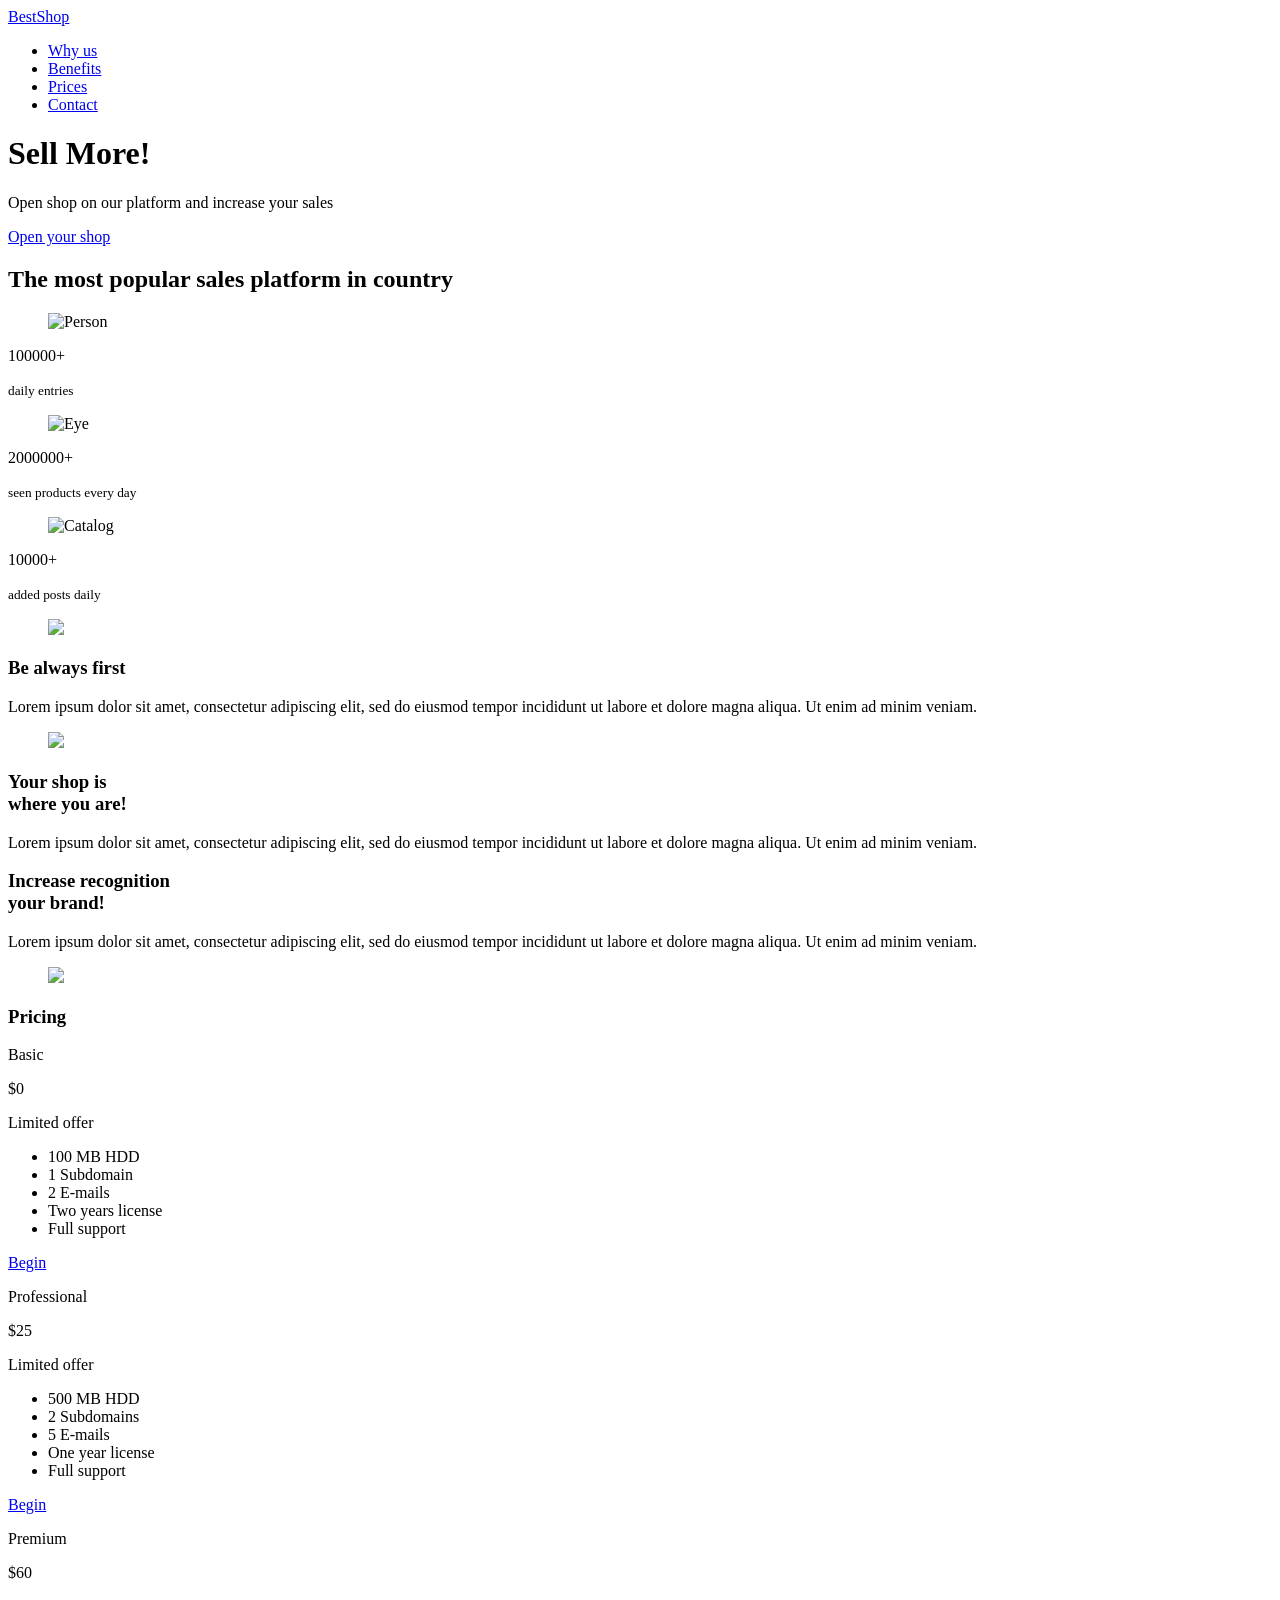
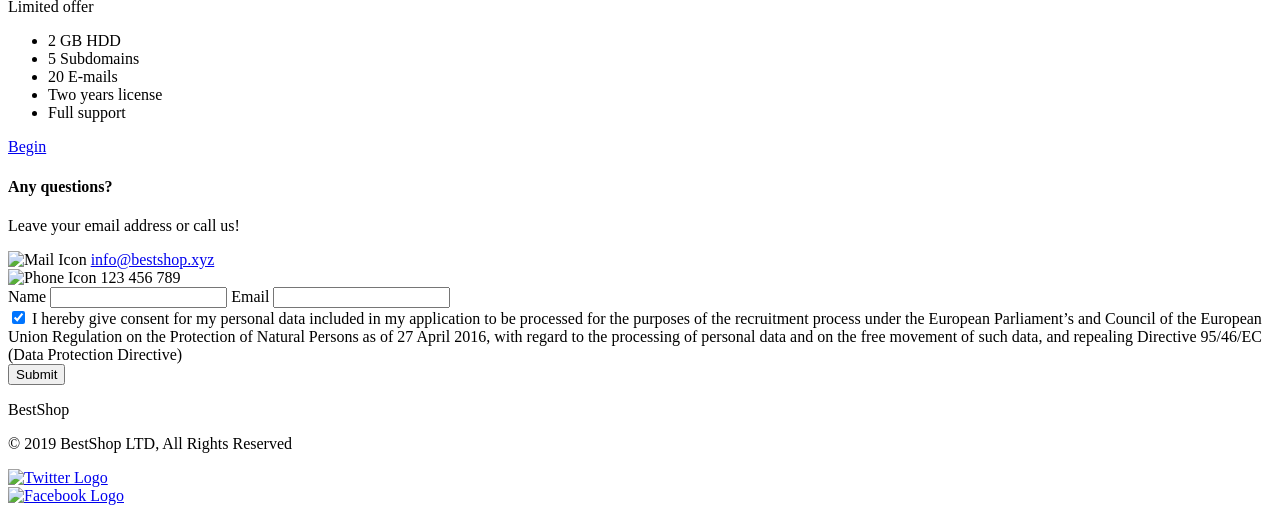
==== index.html @ 388cf564 "correct structure" ====
<!DOCTYPE html>
<html lang="pl-PL">
  <head>
    <meta charset="UTF-8" />
    <meta name="viewport" content="width=device-width, initial-scale=1.0" />
    <meta http-equiv="X-UA-Compatible" content="ie=edge" />
    <link
      href="https://fonts.googleapis.com/css?family=Raleway:400,500,600,700,800&display=swap&subset=latin-ext"
      rel="stylesheet"
    />
    <link
      href="https://cdnjs.cloudflare.com/ajax/libs/font-awesome/5.11.2/css/all.min.css"
      rel="stylesheet"
    />
    <link
      href="https://fonts.googleapis.com/css?family=Open+Sans:400,600,700,800&display=swap"
      rel="stylesheet"
    />
    <title>Best Shop RWD</title>
    <!-- <link rel="stylesheet" href="css/main.css" /> -->
  </head>

  <body>
    <!--------------------navigation-->

    <nav class="navigation">
      <div class="container">
        <div class="navigation__logo">
          <a href="#"> BestShop </a>
        </div>
 
        <div class="navigation__menu ">
          <ul class="navigation__menu__list">
            <li class="navigation__menu__item"><a href="#why_us">Why us</a></li>
            <li class="navigation__menu__item">
              <a href="#benefits">Benefits</a>
            </li>
            <li class="navigation__menu__item">
              <a href="#pricing">Prices</a>
            </li>
            <li class="navigation__menu__item">
              <a href="#contact__form">Contact</a>
            </li>
          </ul>
        </div>
        <div class="burger">
          <div class="line1"></div>
          <div class="line2"></div>
          <div class="line3"></div>
        </div>
        
      </div>
    </nav>

    <!--------------------header-->
    <header class="header">
      <div class="header__container">
        <h1 class="header__title">Sell More!</h1>
        <p class="header__text">
          Open shop on our platform and increase your sales
        </p>
        <a class="header__button" href="#">Open your shop</a>
      </div>
    </header>
    <!--------------------section-1-->
    <section class="section1 container" id="why_us">
      <h2 class="section1__title">
        The most popular sales platform in country
      </h2>
      <article class="section1__article">
        <figure class="section1__dot left">
          <img
            class="section1__img__left"
            src="images/Person.svg"
            alt="Person"
          />
        </figure>
        <p>100000+</p>
        <small>daily entries</small>
      </article>

      <article class="section1__article">
        <figure class="section1__dot center">
          <img class="section1__img__center" src="images/Eye.svg" alt="Eye" />
        </figure>
        <p>2000000+</p>
        <small>seen products every day</small>
      </article>

      <article class="section1__article">
        <figure class="section1__dot right">
          <img
            class="section1__img__right"
            src="images/Catalog.svg"
            alt="Catalog"
          />
        </figure>
        <p>10000+</p>
        <small>added posts daily</small>
      </article>
    </section>

    <!---------------section 2 -->
    <section class="section2" id="benefits">
      <div class="container">
        <article class="section2__article">
          <figure class="square">
            <img src="images/Macbook2.png" />
          </figure>
          <div>
            <h3>Be always first</h3>
            <p>
              Lorem ipsum dolor sit amet, consectetur adipiscing elit, sed do
              eiusmod tempor incididunt ut labore et dolore magna aliqua. Ut
              enim ad minim veniam.
            </p>
            <div class="decoration-line main-color1"></div>
          </div>
        </article>

        <article class="section2__article">
          <figure class="circle">
            <img src="images/iPhone2.png" />
          </figure>
          <div>
            <h3>Your shop is <br />where you are!</h3>
            <p>
              Lorem ipsum dolor sit amet, consectetur adipiscing elit, sed do
              eiusmod tempor incididunt ut labore et dolore magna aliqua. Ut
              enim ad minim veniam.
            </p>
            <div class="decoration-line main-color2"></div>
          </div>
        </article>
        <div class="section2__special">
          <article class="section2__special__article">
            <div>
              <h3>Increase recognition <br />your brand!</h3>
              <p>
                Lorem ipsum dolor sit amet, consectetur adipiscing elit, sed do
                eiusmod tempor incididunt ut labore et dolore magna aliqua. Ut
                enim ad minim veniam.
              </p>
              <div class="decoration-line main-color3"></div>
            </div>
          </article>
          <figure class="trumpet">
            <img src="images/Trumpet.png" />
          </figure>
        </div>
      </div>
    </section>

    <!---------------section 3 Pricing -->
    <section class="section3 container" id="pricing">
      <h3 class="section3__title">Pricing</h2>
      <article class="offer basic">
        <div>
          <p class="offer__name">Basic</p>
          <p class="offer__price">$0</p>
          <p class="hidden offer__limited">Limited offer</p>
        </div>
        <ul>
          <li>100 MB HDD</li>
          <li>1 Subdomain</li>
          <li>2 E-mails</li>
          <li class="offer__excluded">Two years license</li>
          <li class="offer__excluded">Full support</li>
        </ul>
        <a href="#pricing" class="offer__button">Begin</a>
      </article>

      <article class="offer professional">
        <div>
          <p class="offer__name">Professional</p>
          <p class="offer__price">$25</p>
          <p class="offer__limited">Limited offer</p>
        </div>
        <ul>
          <li>500 MB HDD</li>
          <li>2 Subdomains</li>
          <li>5 E-mails</li>
          <li>One year license</li>
          <li class="offer__excluded">Full support</li>
        </ul>
        <a href="#pricing" class="offer__button professional">Begin</a>
      </article>

      <article class="offer premium">
        <div>
          <p class="offer__name">Premium</p>
          <p class="offer__price">$60</p>
          <p class="offer__limited">Limited offer</p>
        </div>
        <ul>
          <li>2 GB HDD</li>
          <li>5 Subdomains</li>
          <li>20 E-mails</li>
          <li>Two years license</li>
          <li>Full support</li>
        </ul>
        <a href="#pricing" class="offer__button premium">Begin</a>
      </article>
    </section>
    <!--------------------contact-form-->
    <section class="contact__form container" id="contact__form">
      <article>
        <h4>Any questions?</h4>
        <p>Leave your email address or call us!</p>
        <div class="email">
          <img src="images/Mail%20Icon.svg" alt="Mail Icon" />
          <a href="mailto:example@example.com">info@bestshop.xyz</a>
        </div>
        <div class="phone">
          <img src="images/Phone%20Icon.svg" alt="Phone Icon" />
          <span>123 456 789</span>
        </div>
      </article>

      <form class="send__email">
        <label for="quest-name">Name</label>
        <input type="text" id="quest-name" name="name" required/>
        <label for="quest-email">Email</label>
        <input type="email" id="quest-email" name="email" required />
        <div class="form__agree">
          <input type="checkbox" id="agree" class="checkbox__agree" checked required />
          <label for="agree" class="agree"
            >I hereby give consent for my personal data included in my
            application to be processed for the purposes of the recruitment
            process under the European Parliament’s and Council of the European
            Union Regulation on the Protection of Natural Persons as of 27 April
            2016, with regard to the processing of personal data and on the free
            movement of such data, and repealing Directive 95/46/EC (Data
            Protection Directive)</label
          >
        </div>
        <button class="form__submit">Submit</button>
      </form>
    </section>
    <!--------------------footer-->
    <footer>
      <div class="footer container">
        <div>
          <p class="logo">BestShop</p>
          <p>© 2019 BestShop LTD, All Rights Reserved</p>
        </div>
        <div class='social__media__container'>
          <div class="social__media__logo">
            <a href="https://twitter.com/?lang=pl" target="_blank">
              <img src="images/Twitter.svg" title="Twitter" alt="Twitter Logo"/>
            </a>
          </div>
          <div class="social__media__logo">
            <a href="https://pl-pl.facebook.com/" target="_blank">
              <img
                src="images/Facebook.svg"
                title="Facebook"
                alt="Facebook Logo"
              />
            </a>
          </div>
          
        </div>
      </div>
    </footer>
    <script src="/js/app.js"></script>
  </body>
</html>
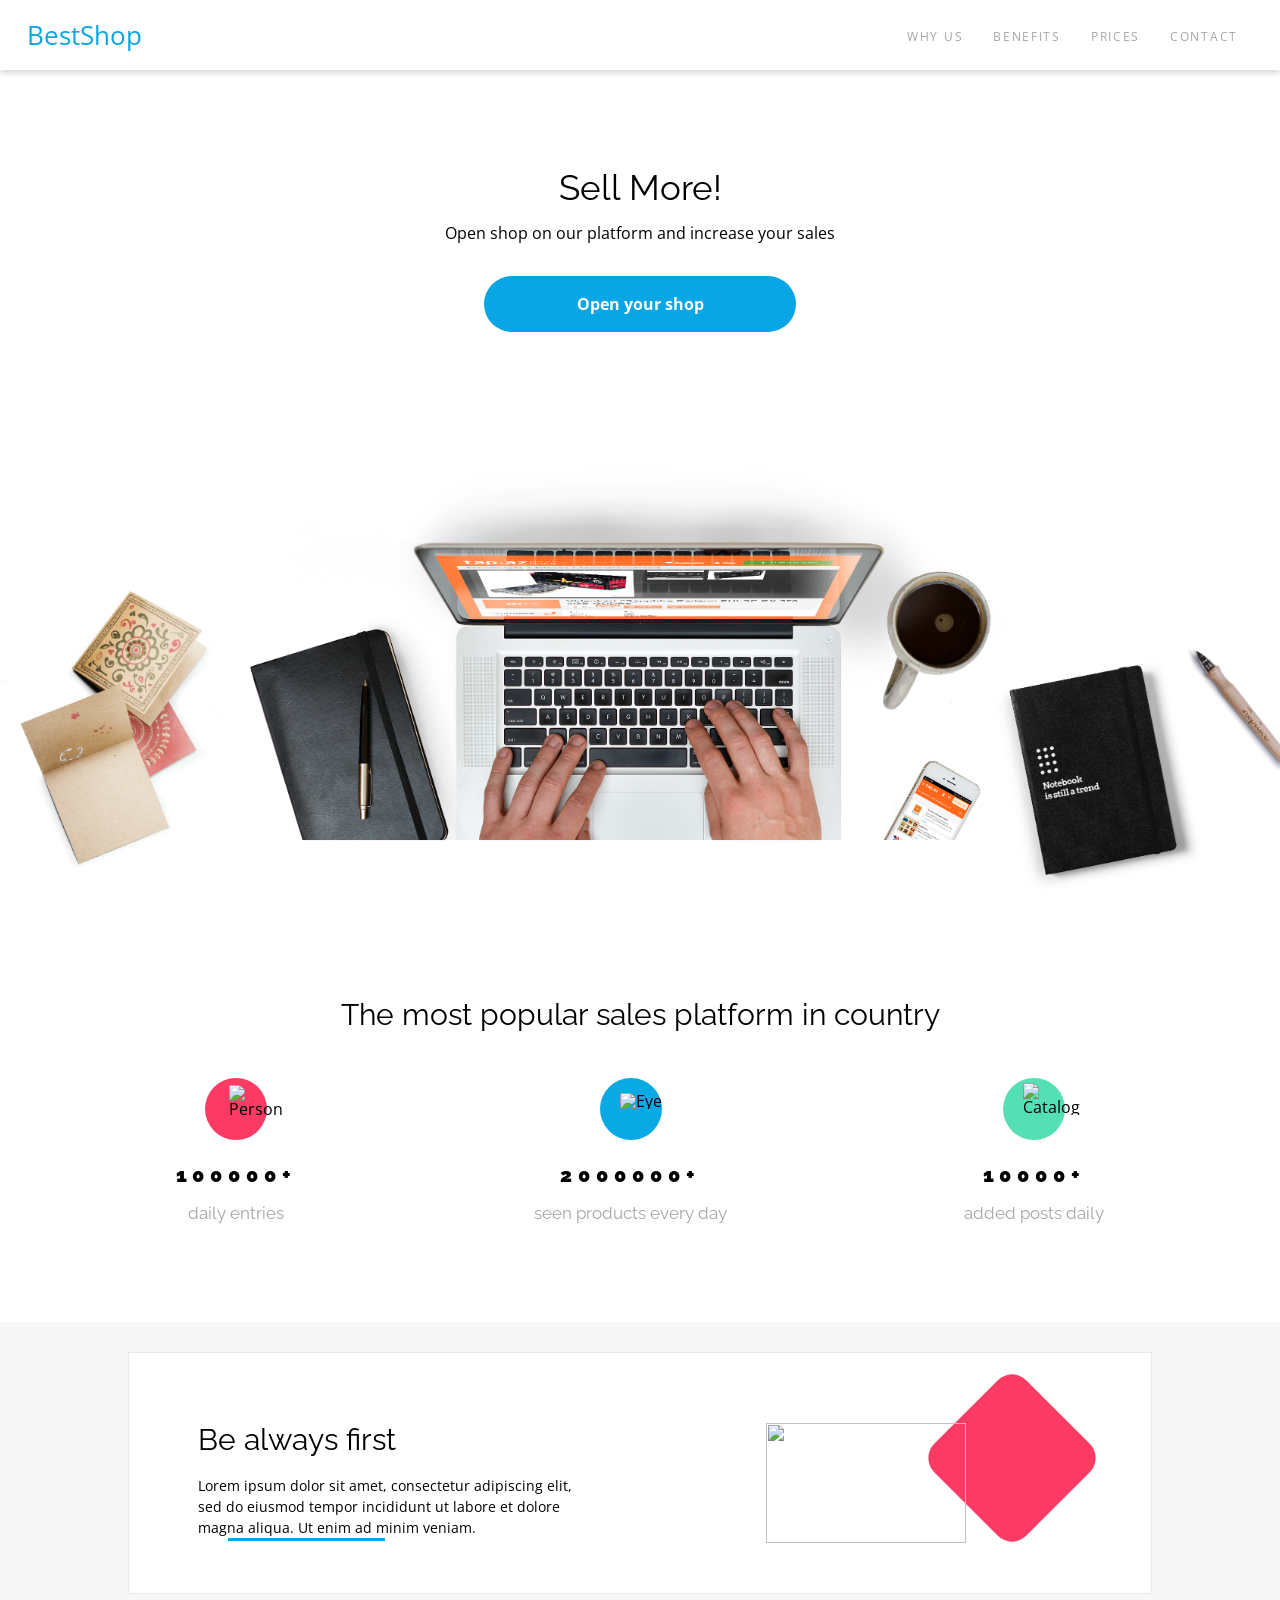
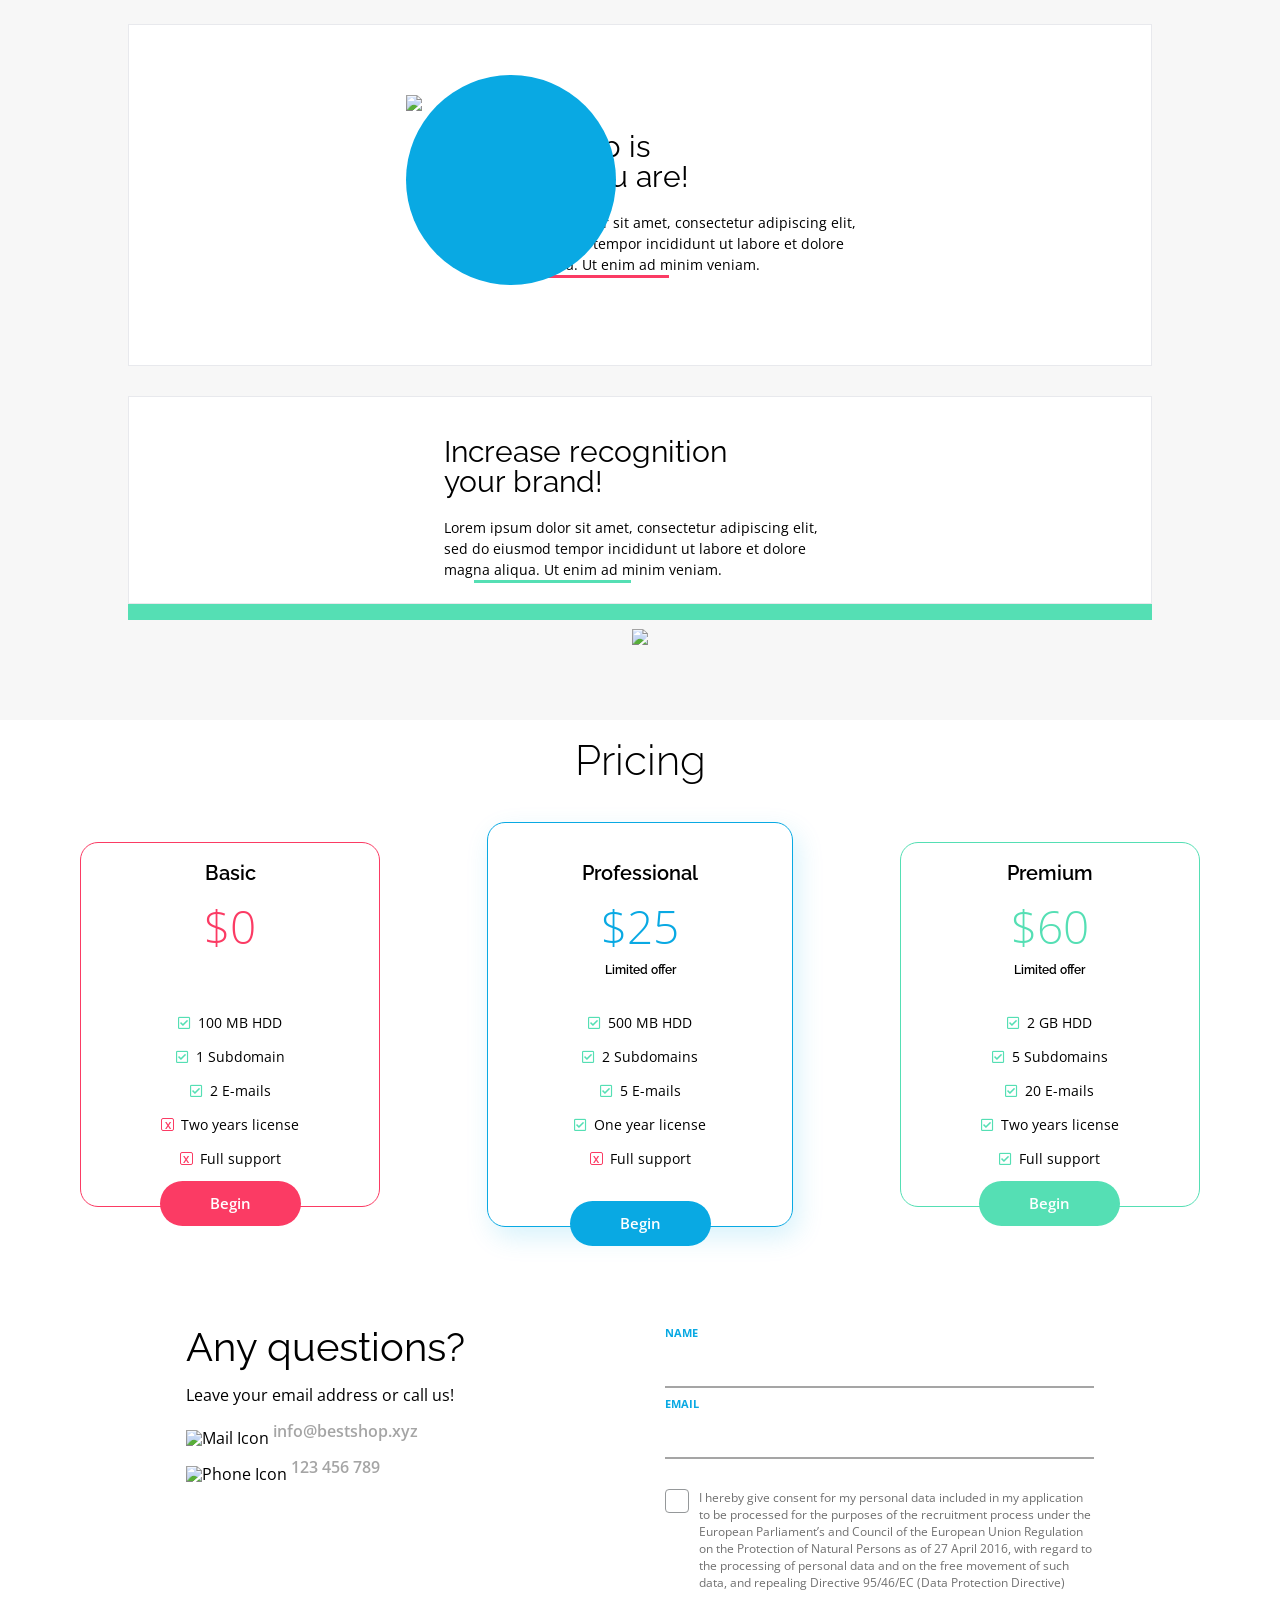
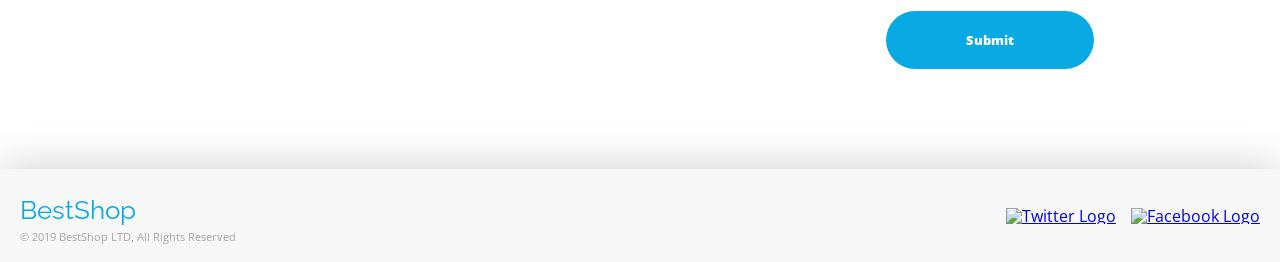
==== commit 0dda5304: "add styles and animation" ====
--- a/index.html
+++ b/index.html
@@ -17,7 +17,7 @@
       rel="stylesheet"
     />
     <title>Best Shop RWD</title>
-    <!-- <link rel="stylesheet" href="css/main.css" /> -->
+    <link rel="stylesheet" href="css/main.css" />
   </head>
 
   <body>
--- a/css/main.css
+++ b/css/main.css
@@ -0,0 +1,1199 @@
+/* http://meyerweb.com/eric/tools/css/reset/
+   v2.0 | 20110126
+	 License: none (public domain)
+*/
+html,
+body,
+div,
+span,
+applet,
+object,
+iframe,
+h1,
+h2,
+h3,
+h4,
+h5,
+h6,
+p,
+blockquote,
+pre,
+a,
+abbr,
+acronym,
+address,
+big,
+cite,
+code,
+del,
+dfn,
+em,
+img,
+ins,
+kbd,
+q,
+s,
+samp,
+small,
+strike,
+strong,
+sub,
+sup,
+tt,
+var,
+b,
+u,
+i,
+center,
+dl,
+dt,
+dd,
+ol,
+ul,
+li,
+fieldset,
+form,
+label,
+legend,
+table,
+caption,
+tbody,
+tfoot,
+thead,
+tr,
+th,
+td,
+article,
+aside,
+canvas,
+details,
+embed,
+figure,
+figcaption,
+footer,
+header,
+hgroup,
+menu,
+nav,
+output,
+ruby,
+section,
+summary,
+time,
+mark,
+audio,
+video {
+  margin: 0;
+  padding: 0;
+  border: 0;
+  font-size: 100%;
+  vertical-align: baseline;
+}
+
+/* HTML5 display-role reset for older browsers */
+article,
+aside,
+details,
+figcaption,
+figure,
+footer,
+header,
+hgroup,
+menu,
+nav,
+section {
+  display: block;
+}
+
+body {
+  line-height: 1;
+}
+
+ol,
+ul {
+  list-style: none;
+}
+
+blockquote,
+q {
+  quotes: none;
+}
+
+blockquote:before,
+blockquote:after,
+q:before,
+q:after {
+  content: '';
+  content: none;
+}
+
+table {
+  border-collapse: collapse;
+  border-spacing: 0;
+}
+
+* {
+  -webkit-box-sizing: border-box;
+          box-sizing: border-box;
+  margin: 0;
+  padding: 0;
+  font-family: "Open Sans";
+}
+
+.container {
+  max-width: 1266px;
+  margin: 0 auto;
+}
+
+.navigation {
+  height: 70px;
+  width: 100vw;
+  background-color: #ffffff;
+  -webkit-box-shadow: 0px 3px 6px #00000029;
+          box-shadow: 0px 3px 6px #00000029;
+  position: fixed;
+  z-index: 2;
+}
+
+.navigation .container {
+  display: -webkit-box;
+  display: -ms-flexbox;
+  display: flex;
+  -webkit-box-pack: justify;
+      -ms-flex-pack: justify;
+          justify-content: space-between;
+  padding: 0 20px;
+  -webkit-box-align: center;
+      -ms-flex-align: center;
+          align-items: center;
+  max-width: 1266px;
+  height: 100%;
+}
+
+.navigation__logo a {
+  text-decoration: none;
+  color: #08a6e4;
+  font-size: 26px;
+}
+
+.navigation__menu {
+  display: -webkit-box;
+  display: -ms-flexbox;
+  display: flex;
+}
+
+@media screen and (max-width: 1025px) {
+  .navigation__menu {
+    display: block;
+    list-style: none;
+    position: absolute;
+    left: 0;
+    top: 70px;
+    padding-left: 20px;
+    background-color: #ffffff;
+    width: 100%;
+    -webkit-box-shadow: 0px 3px 6px #00000029;
+            box-shadow: 0px 3px 6px #00000029;
+    -webkit-transform: translateY(-100%);
+            transform: translateY(-100%);
+    z-index: -1;
+    -webkit-transition: -webkit-transform 0.5s ease-in;
+    transition: -webkit-transform 0.5s ease-in;
+    transition: transform 0.5s ease-in;
+    transition: transform 0.5s ease-in, -webkit-transform 0.5s ease-in;
+  }
+}
+
+.navigation__menu__list {
+  display: -webkit-box;
+  display: -ms-flexbox;
+  display: flex;
+  -ms-flex-item-align: center;
+      align-self: center;
+  -webkit-transition: all 0.3s linear;
+  transition: all 0.3s linear;
+}
+
+@media screen and (max-width: 1025px) {
+  .navigation__menu__list {
+    -webkit-box-orient: vertical;
+    -webkit-box-direction: normal;
+        -ms-flex-direction: column;
+            flex-direction: column;
+  }
+}
+
+.navigation__menu__list a {
+  text-decoration: none;
+  font-size: 12px;
+  text-transform: uppercase;
+  color: #a5a5a5;
+  letter-spacing: 1.7px;
+}
+
+.navigation__menu__list a:hover {
+  color: #000000;
+  cursor: pointer;
+}
+
+.burger {
+  cursor: pointer;
+}
+
+.burger div {
+  width: 25px;
+  height: 3px;
+  background-color: #09a9e3;
+  margin: 5px;
+  border-radius: 5px;
+  -webkit-transition: all 0.3s ease;
+  transition: all 0.3s ease;
+}
+
+@media screen and (min-width: 1025px) {
+  .burger {
+    display: none;
+  }
+}
+
+.navigation__menu__item {
+  margin: 15px 15px;
+  opacity: 0;
+}
+
+@media screen and (min-width: 1025px) {
+  .navigation__menu__item {
+    opacity: 1;
+  }
+}
+
+.burger.active .line1 {
+  -webkit-transform: rotate(-45deg) translate(-5px, 6px);
+          transform: rotate(-45deg) translate(-5px, 6px);
+}
+
+.burger.active .line2 {
+  opacity: 0;
+}
+
+.burger.active .line3 {
+  -webkit-transform: rotate(45deg) translate(-5px, -6px);
+          transform: rotate(45deg) translate(-5px, -6px);
+}
+
+.nav__active {
+  -webkit-transform: translateY(0%);
+          transform: translateY(0%);
+}
+
+@-webkit-keyframes navLinkZoom {
+  from {
+    opacity: 0;
+    -webkit-transform: translateY(-50px);
+            transform: translateY(-50px);
+  }
+  to {
+    opacity: 1;
+    -webkit-transform: translateY(0px);
+            transform: translateY(0px);
+  }
+}
+
+@keyframes navLinkZoom {
+  from {
+    opacity: 0;
+    -webkit-transform: translateY(-50px);
+            transform: translateY(-50px);
+  }
+  to {
+    opacity: 1;
+    -webkit-transform: translateY(0px);
+            transform: translateY(0px);
+  }
+}
+
+.header {
+  height: 100vh;
+  background-image: url("../assets/Background.png");
+  background-position: bottom;
+  background-repeat: no-repeat;
+  background-size: auto 50vh;
+  display: -webkit-box;
+  display: -ms-flexbox;
+  display: flex;
+  -webkit-box-pack: center;
+      -ms-flex-pack: center;
+          justify-content: center;
+}
+
+.header__container {
+  display: -webkit-box;
+  display: -ms-flexbox;
+  display: flex;
+  -webkit-box-orient: vertical;
+  -webkit-box-direction: normal;
+      -ms-flex-direction: column;
+          flex-direction: column;
+  -webkit-box-align: center;
+      -ms-flex-align: center;
+          align-items: center;
+  position: relative;
+  top: 170px;
+  margin: 0 25px;
+}
+
+.header__title {
+  font-size: 35px;
+  font-family: "Raleway", sans-serif;
+  font-weight: 400;
+  margin-bottom: 20px;
+  text-align: center;
+}
+
+.header__text {
+  font-size: 16px;
+  font-weight: 400;
+  text-align: center;
+}
+
+.header__button {
+  text-decoration: none;
+  background-color: #08a6e4;
+  color: #ffffff;
+  padding: 20px 25px;
+  border-radius: 40px;
+  width: 80%;
+  text-align: center;
+  font-weight: 700;
+  font-size: 16px;
+  margin-top: 35px;
+}
+
+.section1.container {
+  width: 100%;
+  display: -webkit-box;
+  display: -ms-flexbox;
+  display: flex;
+  -webkit-box-orient: vertical;
+  -webkit-box-direction: normal;
+      -ms-flex-direction: column;
+          flex-direction: column;
+  -webkit-box-align: center;
+      -ms-flex-align: center;
+          align-items: center;
+  padding: 100px 50px;
+}
+
+@media screen and (min-width: 768px) {
+  .section1.container {
+    -webkit-box-orient: horizontal;
+    -webkit-box-direction: normal;
+        -ms-flex-direction: row;
+            flex-direction: row;
+    -ms-flex-wrap: wrap;
+        flex-wrap: wrap;
+  }
+}
+
+.section1__title {
+  font-size: 30px;
+  font-family: "Raleway", sans-serif;
+  font-weight: 400;
+  text-align: center;
+  padding-bottom: 20px;
+}
+
+@media screen and (min-width: 768px) {
+  .section1__title {
+    width: 100%;
+  }
+}
+
+.section1__article {
+  display: -webkit-box;
+  display: -ms-flexbox;
+  display: flex;
+  -webkit-box-orient: vertical;
+  -webkit-box-direction: normal;
+      -ms-flex-direction: column;
+          flex-direction: column;
+  -webkit-box-align: center;
+      -ms-flex-align: center;
+          align-items: center;
+  margin: 28px auto 0;
+  -webkit-box-sizing: content-box;
+          box-sizing: content-box;
+}
+
+.section1__article p {
+  font-size: 20px;
+  font-family: "Raleway", sans-serif;
+  text-align: center;
+  letter-spacing: 5.96px;
+  font-weight: 900;
+  margin-top: 25px;
+}
+
+.section1__article small {
+  color: #a5a5a5;
+  font-size: 17px;
+  font-family: "Raleway", sans-serif;
+  text-align: center;
+  padding-top: 20px;
+}
+
+.section1__dot {
+  height: 62px;
+  width: 62px;
+}
+
+.section1__dot::before {
+  content: '';
+  width: 62px;
+  height: 62px;
+  border-radius: 50%;
+  display: block;
+  position: absolute;
+  z-index: -1;
+}
+
+.section1__dot.left::before {
+  background-color: #fb3b64;
+}
+
+.section1__dot.center::before {
+  background-color: #09a9e3;
+}
+
+.section1__dot.right::before {
+  background-color: #55dfb4;
+}
+
+.section1__img__left {
+  position: relative;
+  top: 7px;
+  left: 24px;
+}
+
+.section1__img__center {
+  position: relative;
+  top: 15px;
+  left: 20px;
+}
+
+.section1__img__right {
+  position: relative;
+  top: 5px;
+  left: 20px;
+}
+
+.section2 {
+  background-color: #f7f7f7;
+}
+
+.section2 .square {
+  position: relative;
+  padding-top: 20px;
+  display: -webkit-box;
+  display: -ms-flexbox;
+  display: flex;
+  -webkit-box-pack: center;
+      -ms-flex-pack: center;
+          justify-content: center;
+}
+
+@media screen and (min-width: 768px) {
+  .section2 .square {
+    width: 50%;
+  }
+}
+
+.section2 .square img {
+  z-index: 1;
+  height: 120px;
+}
+
+@media screen and (min-width: 768px) {
+  .section2 .square img {
+    width: 200px;
+    margin: 30px;
+  }
+}
+
+.section2 .square::before {
+  content: '';
+  display: block;
+  background-color: #fb3b64;
+  width: 100px;
+  height: 100px;
+  border-radius: 20px;
+  position: absolute;
+  right: 0;
+  top: 0;
+  -webkit-transform: rotate(45deg);
+          transform: rotate(45deg);
+}
+
+@media screen and (min-width: 768px) {
+  .section2 .square::before {
+    width: 130px;
+    height: 130px;
+    right: 35px;
+    top: 20px;
+  }
+}
+
+.section2 .container {
+  padding: 30px 30px 100px 30px;
+}
+
+@media screen and (min-width: 768px) {
+  .section2 .container {
+    display: -webkit-box;
+    display: -ms-flexbox;
+    display: flex;
+    -webkit-box-align: center;
+        -ms-flex-align: center;
+            align-items: center;
+    -webkit-box-orient: vertical;
+    -webkit-box-direction: normal;
+        -ms-flex-direction: column;
+            flex-direction: column;
+  }
+}
+
+.section2__article,
+.section2__special__article {
+  background-color: #ffffff;
+  border: 1px solid #e8e9ed;
+  padding: 20px;
+  margin-bottom: 30px;
+  z-index: 1;
+  display: -webkit-box;
+  display: -ms-flexbox;
+  display: flex;
+  -webkit-box-orient: vertical;
+  -webkit-box-direction: normal;
+      -ms-flex-direction: column;
+          flex-direction: column;
+  -webkit-box-align: center;
+      -ms-flex-align: center;
+          align-items: center;
+}
+
+@media screen and (min-width: 768px) {
+  .section2__article,
+  .section2__special__article {
+    -webkit-box-orient: horizontal;
+    -webkit-box-direction: normal;
+        -ms-flex-direction: row;
+            flex-direction: row;
+    max-width: 80vw;
+    -webkit-box-pack: center;
+        -ms-flex-pack: center;
+            justify-content: center;
+  }
+}
+
+.section2__article h3,
+.section2__special__article h3 {
+  font-size: 30px;
+  font-weight: 400;
+  font-family: "Raleway", sans-serif;
+  padding: 20px 0;
+}
+
+.section2__article p,
+.section2__special__article p {
+  font-size: 14px;
+  line-height: 1.5em;
+}
+
+@media screen and (min-width: 768px) {
+  .section2__article div,
+  .section2__special__article div {
+    width: 40%;
+    margin: 0 30px;
+  }
+}
+
+@media screen and (min-width: 768px) {
+  .section2__article:first-of-type {
+    -webkit-box-orient: horizontal;
+    -webkit-box-direction: reverse;
+        -ms-flex-direction: row-reverse;
+            flex-direction: row-reverse;
+  }
+}
+
+.section2 .circle {
+  position: relative;
+  padding-top: 20px;
+  display: -webkit-box;
+  display: -ms-flexbox;
+  display: flex;
+  -webkit-box-pack: center;
+      -ms-flex-pack: center;
+          justify-content: center;
+}
+
+@media screen and (min-width: 768px) {
+  .section2 .circle {
+    margin: 30px;
+  }
+}
+
+.section2 .circle img {
+  z-index: 1;
+  height: 140px;
+}
+
+@media screen and (min-width: 768px) {
+  .section2 .circle img {
+    height: 220px;
+  }
+}
+
+.circle::before {
+  content: '';
+  display: block;
+  width: 150px;
+  height: 150px;
+  background-color: #09a9e3;
+  border-radius: 50%;
+  position: absolute;
+  top: 0;
+  right: 26px;
+}
+
+@media screen and (min-width: 768px) {
+  .circle::before {
+    width: 210px;
+    height: 210px;
+    left: 0;
+  }
+}
+
+.section2__special__article h3 {
+  font-size: 30px;
+  font-weight: 400;
+  font-family: "Raleway", sans-serif;
+  padding: 20px 0;
+}
+
+.section2__special__article p {
+  font-size: 14px;
+  line-height: 1.5em;
+}
+
+.section2__special__article {
+  margin-bottom: 0;
+}
+
+.trumpet {
+  background-color: #55dfb4;
+  display: -webkit-box;
+  display: -ms-flexbox;
+  display: flex;
+  -webkit-box-pack: center;
+      -ms-flex-pack: center;
+          justify-content: center;
+}
+
+.trumpet img {
+  position: relative;
+  top: 25px;
+}
+
+.decoration-line {
+  height: 3px;
+  width: 80px;
+}
+
+.main-color1 {
+  background-color: #09a9e3;
+}
+
+.main-color2 {
+  background-color: #fb3b64;
+}
+
+.main-color3 {
+  background-color: #55dfb4;
+}
+
+.section3 {
+  width: 100%;
+  padding: 20px;
+  display: -webkit-box;
+  display: -ms-flexbox;
+  display: flex;
+  -webkit-box-orient: vertical;
+  -webkit-box-direction: normal;
+      -ms-flex-direction: column;
+          flex-direction: column;
+  -webkit-box-align: center;
+      -ms-flex-align: center;
+          align-items: center;
+}
+
+@media screen and (min-width: 998px) {
+  .section3 {
+    -webkit-box-orient: horizontal;
+    -webkit-box-direction: normal;
+        -ms-flex-direction: row;
+            flex-direction: row;
+    -ms-flex-wrap: wrap;
+        flex-wrap: wrap;
+    -ms-flex-pack: distribute;
+        justify-content: space-around;
+  }
+}
+
+.section3__title {
+  font-size: 42px;
+  font-family: "Raleway", sans-serif;
+  font-weight: 300;
+  margin-bottom: 40px;
+}
+
+@media screen and (min-width: 768px) {
+  .section3__title {
+    width: 100%;
+    text-align: center;
+  }
+}
+
+.offer {
+  width: 55%;
+  min-width: 320px;
+  display: -webkit-box;
+  display: -ms-flexbox;
+  display: flex;
+  -webkit-box-pack: center;
+      -ms-flex-pack: center;
+          justify-content: center;
+  border-radius: 18px;
+  position: relative;
+  padding: 20px;
+  margin-bottom: 30px;
+}
+
+@media screen and (min-width: 998px) {
+  .offer {
+    -webkit-box-orient: vertical;
+    -webkit-box-direction: normal;
+        -ms-flex-direction: column;
+            flex-direction: column;
+    width: 20%;
+    min-width: 300px;
+    -webkit-box-align: center;
+        -ms-flex-align: center;
+            align-items: center;
+  }
+}
+
+.offer div {
+  display: -webkit-inline-box;
+  display: -ms-inline-flexbox;
+  display: inline-flex;
+  -webkit-box-orient: vertical;
+  -webkit-box-direction: normal;
+      -ms-flex-direction: column;
+          flex-direction: column;
+  -webkit-box-align: center;
+      -ms-flex-align: center;
+          align-items: center;
+  width: 50%;
+}
+
+@media screen and (min-width: 998px) {
+  .offer div {
+    width: 100%;
+  }
+}
+
+.offer ul {
+  width: 50%;
+  padding-left: 20px;
+}
+
+@media screen and (min-width: 998px) {
+  .offer ul {
+    width: 100%;
+    display: -webkit-box;
+    display: -ms-flexbox;
+    display: flex;
+    -webkit-box-orient: vertical;
+    -webkit-box-direction: normal;
+        -ms-flex-direction: column;
+            flex-direction: column;
+    -webkit-box-align: center;
+        -ms-flex-align: center;
+            align-items: center;
+  }
+}
+
+.offer li {
+  padding-bottom: 20px;
+  position: relative;
+  font-size: 14px;
+}
+
+@media screen and (min-width: 998px) {
+  .offer li:first-of-type {
+    padding-top: 40px;
+  }
+}
+
+.offer li::before {
+  font-family: 'Font Awesome 5 Free';
+  content: '\f14a';
+  width: 11px;
+  height: 11px;
+  display: inline-block;
+  border-radius: 2px;
+  position: absolute;
+  left: -20px;
+  color: #55dfb4;
+}
+
+.offer__button {
+  text-decoration: none;
+  padding: 15px 50px;
+  border-radius: 23px;
+  position: absolute;
+  bottom: -20px;
+  color: #ffffff;
+  font-size: 15px;
+  font-weight: 600;
+}
+
+.hidden {
+  visibility: hidden;
+}
+
+.offer__name {
+  font-size: 20px;
+  font-family: "Raleway", sans-serif;
+  font-weight: 600;
+  padding-bottom: 20px;
+}
+
+.offer__price {
+  font-size: 46px;
+  font-weight: 100;
+}
+
+.offer.basic {
+  border: 1px solid #fb3b64;
+}
+
+.offer.basic .offer__button {
+  background-color: #fb3b64;
+}
+
+.offer.basic .offer__button:hover {
+  background-color: #d60431;
+}
+
+.offer.basic .offer__price {
+  color: #fb3b64;
+}
+
+.offer.professional {
+  border: 1px solid #09a9e3;
+  -webkit-box-shadow: 5px 10px 27px #07ace629;
+          box-shadow: 5px 10px 27px #07ace629;
+  width: 60%;
+  min-width: 350px;
+}
+
+@media screen and (min-width: 998px) {
+  .offer.professional {
+    width: 25%;
+    min-width: 300px;
+    padding: 40px 0;
+  }
+}
+
+.offer.professional .offer__button {
+  background-color: #09a9e3;
+}
+
+.offer.professional .offer__button:hover {
+  background-color: #0784b2;
+}
+
+.offer.professional .offer__price {
+  color: #09a9e3;
+}
+
+.offer.premium {
+  border: 1px solid #55dfb4;
+}
+
+.offer.premium .offer__button {
+  background-color: #55dfb4;
+}
+
+.offer.premium .offer__button:hover {
+  background-color: #25c392;
+}
+
+.offer.premium .offer__price {
+  color: #55dfb4;
+}
+
+li.offer__excluded::before {
+  font-family: "Raleway", sans-serif;
+  font-weight: 600;
+  content: 'x';
+  color: #fb3b64;
+  display: inline-block;
+  font-size: 12px;
+  z-index: 1;
+  border: 1px solid #fb3b64;
+  text-align: center;
+}
+
+.offer__limited {
+  font-size: 12px;
+  font-weight: 600;
+  font-family: "Raleway", sans-serif;
+  padding-top: 15px;
+}
+
+.contact__form.container {
+  padding: 50px;
+}
+
+@media screen and (min-width: 998px) {
+  .contact__form.container {
+    padding: 50px 20px;
+    display: -webkit-box;
+    display: -ms-flexbox;
+    display: flex;
+    -webkit-box-pack: center;
+        -ms-flex-pack: center;
+            justify-content: center;
+  }
+}
+
+@media screen and (min-width: 998px) {
+  .contact__form.container article {
+    width: 35%;
+    margin-right: 50px;
+    display: -webkit-box;
+    display: -ms-flexbox;
+    display: flex;
+    -ms-flex-wrap: wrap;
+        flex-wrap: wrap;
+    -ms-flex-line-pack: start;
+        align-content: flex-start;
+  }
+}
+
+.contact__form.container h4 {
+  font-size: 40px;
+  font-family: "Raleway", sans-serif;
+  font-weight: 400;
+  text-align: left;
+}
+
+@media screen and (min-width: 998px) {
+  .contact__form.container h4 {
+    width: 100%;
+  }
+}
+
+.contact__form.container p {
+  text-align: left;
+  font-size: 16px;
+  padding: 20px 0;
+}
+
+@media screen and (min-width: 998px) {
+  .contact__form.container p {
+    width: 100%;
+  }
+}
+
+.send__email {
+  display: -webkit-box;
+  display: -ms-flexbox;
+  display: flex;
+  -webkit-box-orient: vertical;
+  -webkit-box-direction: normal;
+      -ms-flex-direction: column;
+          flex-direction: column;
+}
+
+@media screen and (min-width: 998px) {
+  .send__email {
+    width: 35%;
+  }
+}
+
+.send__email > label {
+  text-transform: uppercase;
+  font-size: 11px;
+  color: #09a9e3;
+  font-weight: 700;
+  padding-bottom: 10px;
+  width: 100%;
+}
+
+.send__email > input {
+  border: none;
+  border-bottom: 2px solid #a5a5a5;
+  width: 100%;
+  margin-bottom: 10px;
+  text-indent: 5px;
+  font-size: 14px;
+  background-color: #ffffff;
+  height: 40px;
+}
+
+.send__email > input:focus,
+.send__email > input:valid {
+  outline: none;
+  border-bottom: 2px solid #08a6e4;
+  background-color: #ffffff;
+}
+
+.email,
+.phone {
+  padding-bottom: 20px;
+  margin-right: 15px;
+}
+
+.email img,
+.phone img {
+  position: relative;
+  top: 7px;
+}
+
+.email a,
+.email span,
+.phone a,
+.phone span {
+  font-size: 16px;
+  color: #a5a5a5;
+  text-decoration: none;
+  font-weight: 600;
+}
+
+.agree {
+  font-size: 12px;
+  color: #707070;
+  font-weight: 400;
+  line-height: 17px;
+}
+
+.form__agree {
+  margin-top: 20px;
+  display: -webkit-box;
+  display: -ms-flexbox;
+  display: flex;
+}
+
+.form__submit {
+  background-color: #09a9e3;
+  color: #ffffff;
+  border: none;
+  font-weight: 800;
+  font-size: 13px;
+  padding: 20px 80px;
+  border-radius: 35px;
+  margin: 20px 0 50px 0;
+  -ms-flex-item-align: end;
+      align-self: flex-end;
+}
+
+.form__submit:active {
+  -webkit-box-shadow: 5px 10px 14px #07ace629;
+          box-shadow: 5px 10px 14px #07ace629;
+  outline: none;
+}
+
+.form__submit:hover {
+  background-color: #088fc1;
+}
+
+.send__email .checkbox__agree {
+  -webkit-appearance: none;
+  -moz-appearance: none;
+  appearance: none;
+  min-width: 24px;
+  width: 24px;
+  height: 24px;
+  background: white;
+  border: 1px solid #95989a;
+  border-radius: 4px;
+  margin-right: 10px;
+  display: -webkit-box;
+  display: -ms-flexbox;
+  display: flex;
+  -webkit-box-pack: center;
+      -ms-flex-pack: center;
+          justify-content: center;
+  -webkit-box-align: center;
+      -ms-flex-align: center;
+          align-items: center;
+  padding: 0;
+}
+
+.send__email .checkbox__agree:checked::after {
+  content: '';
+  display: inline-block;
+  width: 24px;
+  height: 24px;
+  background-image: url("../images/Checkmark.svg");
+  background-repeat: no-repeat;
+  background-position: center;
+  padding: 0;
+}
+
+footer {
+  background-color: #f7f7f7;
+  -webkit-box-shadow: 0px -5px 40px #00000029;
+          box-shadow: 0px -5px 40px #00000029;
+  padding: 20px;
+}
+
+footer .footer {
+  display: -webkit-box;
+  display: -ms-flexbox;
+  display: flex;
+  -webkit-box-pack: justify;
+      -ms-flex-pack: justify;
+          justify-content: space-between;
+}
+
+footer .footer p {
+  color: #a5a5a5;
+  font-size: 11px;
+  padding-top: 8px;
+}
+
+.footer .logo {
+  color: #09a9e3;
+  font-size: 26px;
+  font-weight: 400;
+  font-family: "Raleway", sans-serif;
+}
+
+.social__media__container {
+  display: -webkit-box;
+  display: -ms-flexbox;
+  display: flex;
+  -webkit-box-align: center;
+      -ms-flex-align: center;
+          align-items: center;
+}
+
+.social__media__logo {
+  padding-left: 15px;
+}
+/*# sourceMappingURL=main.css.map */
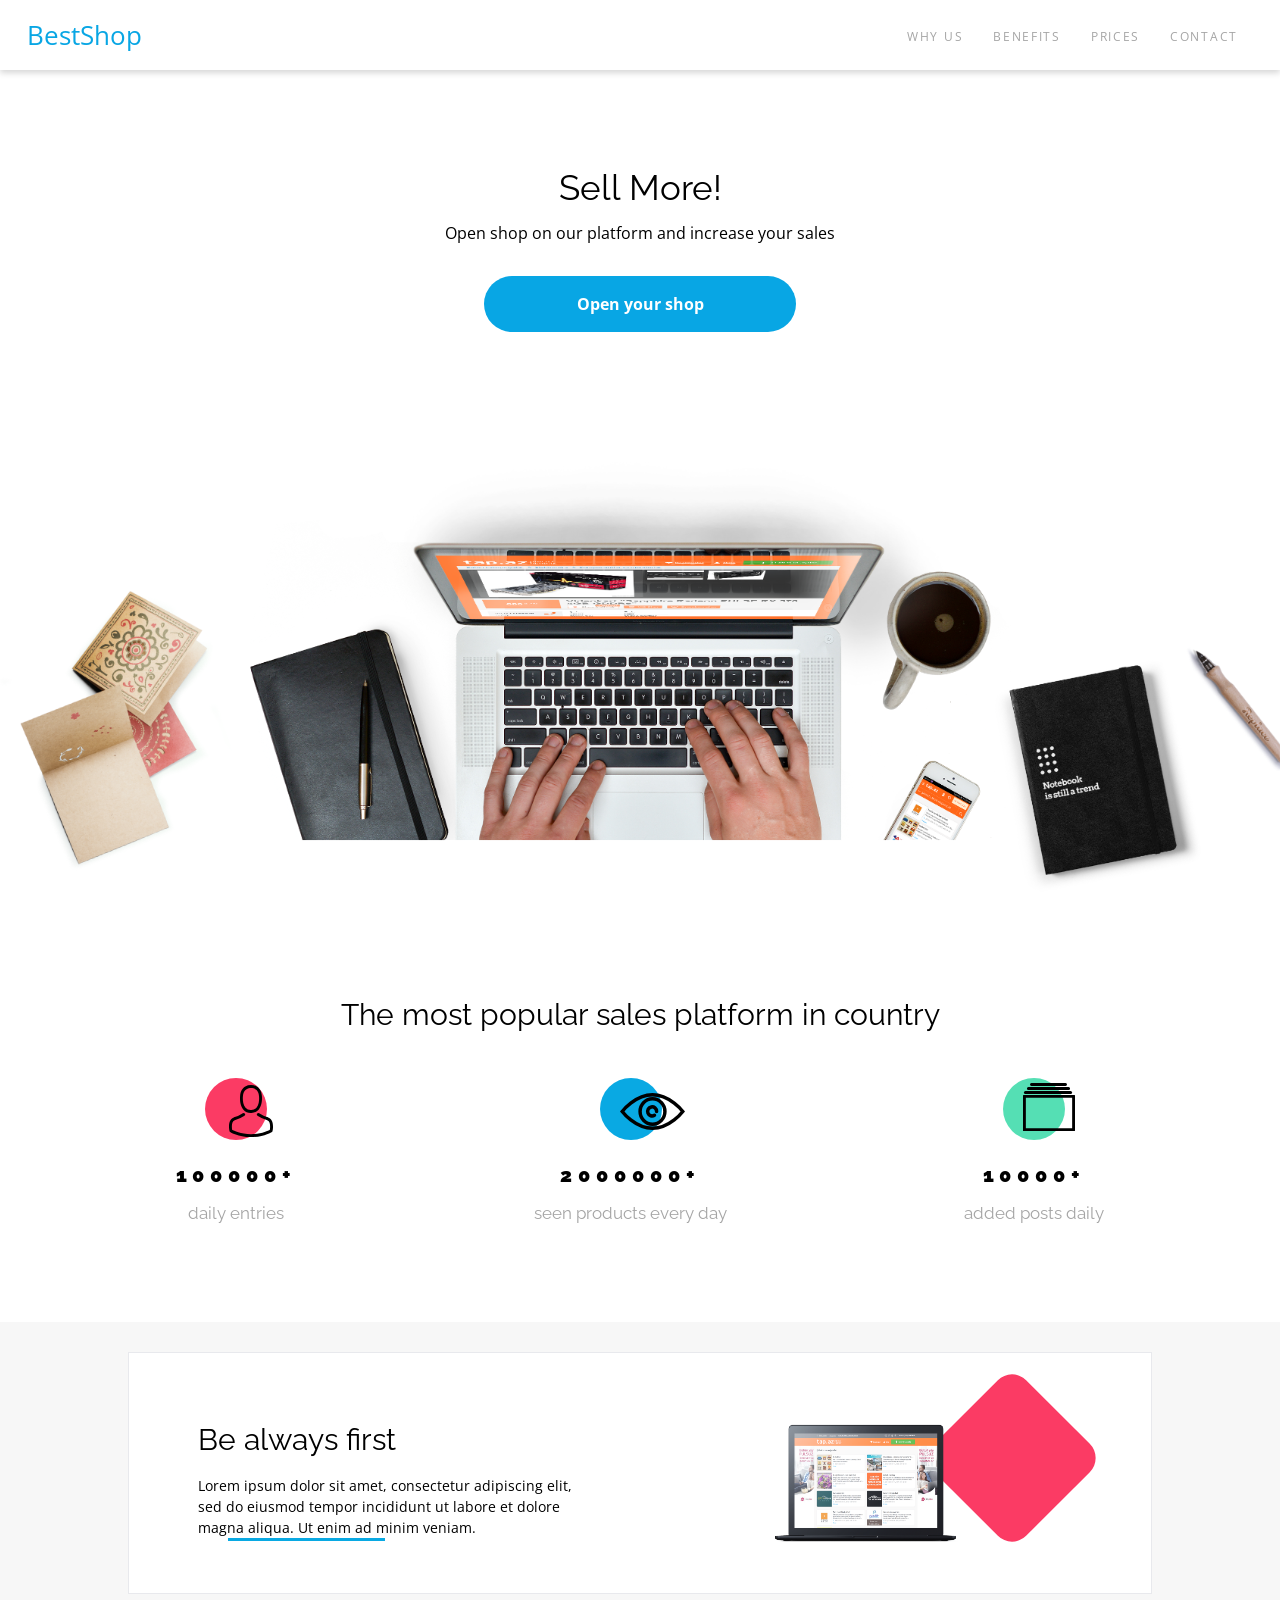
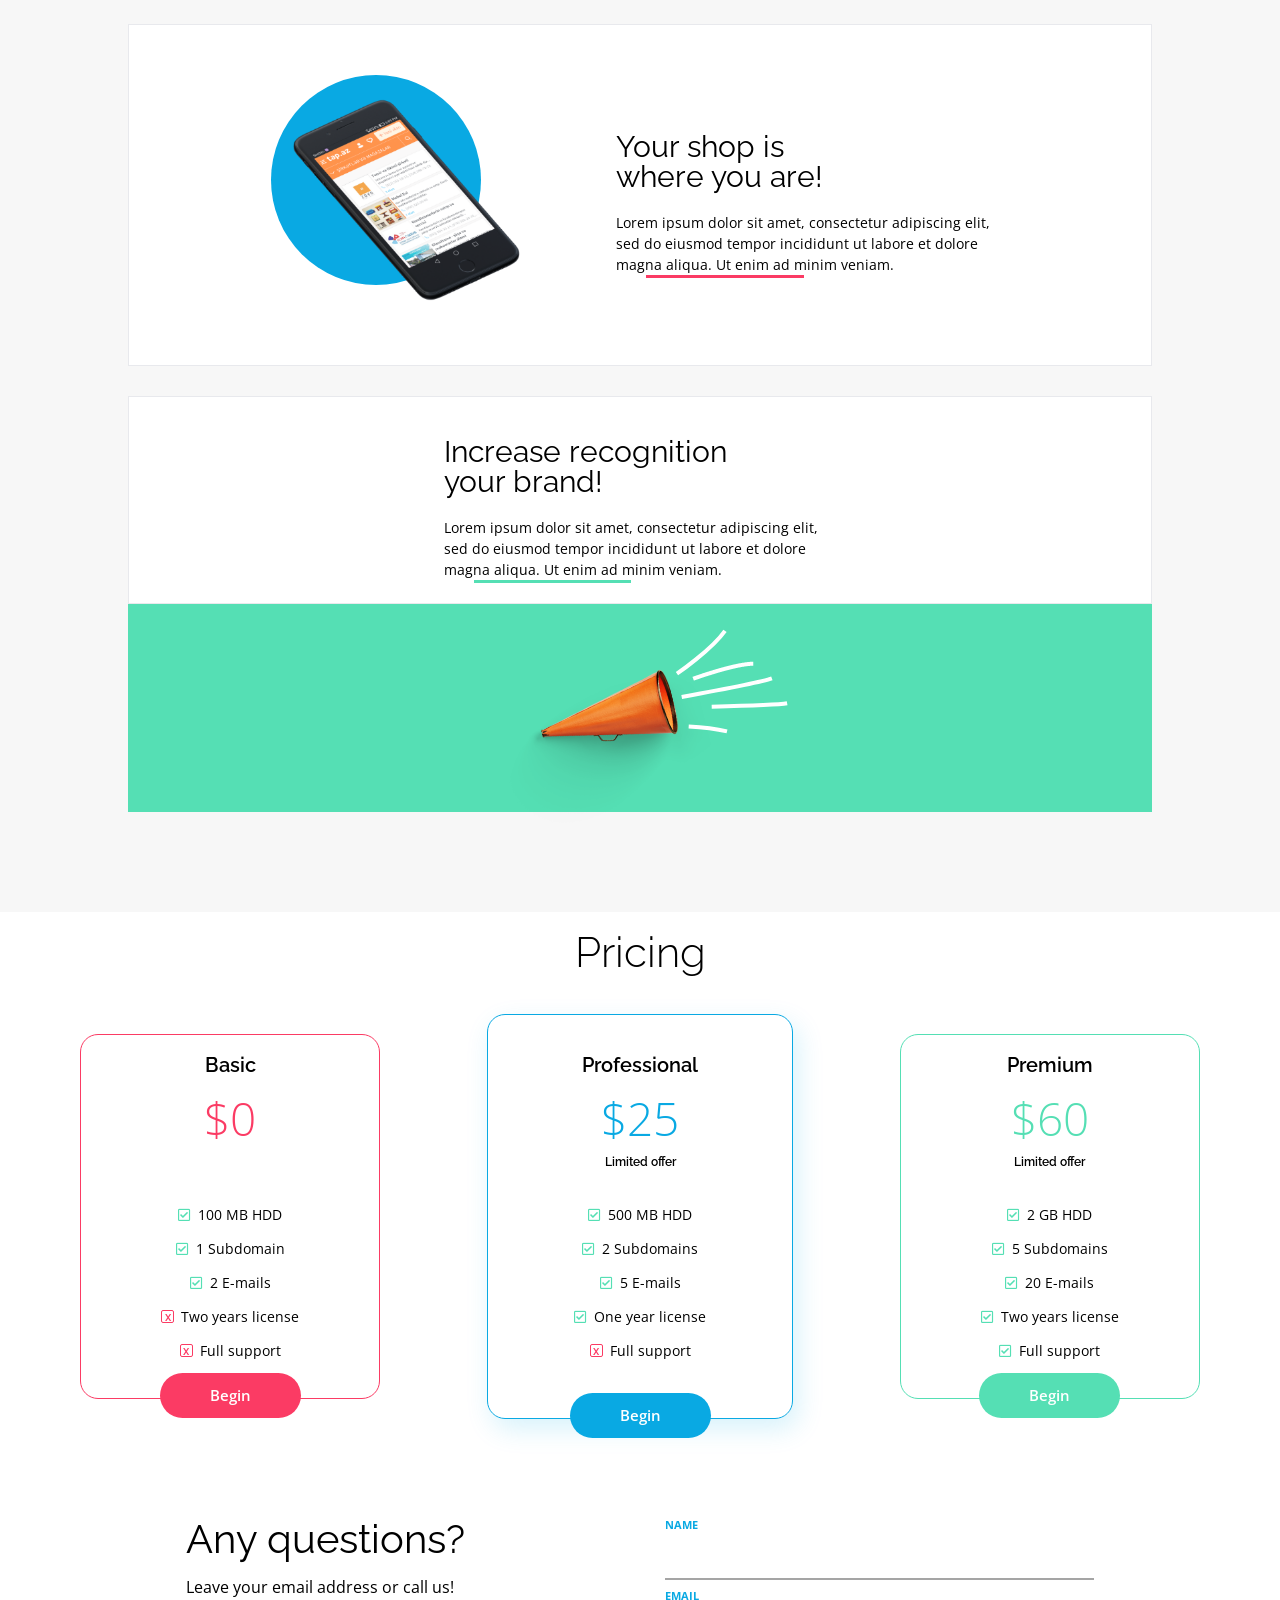
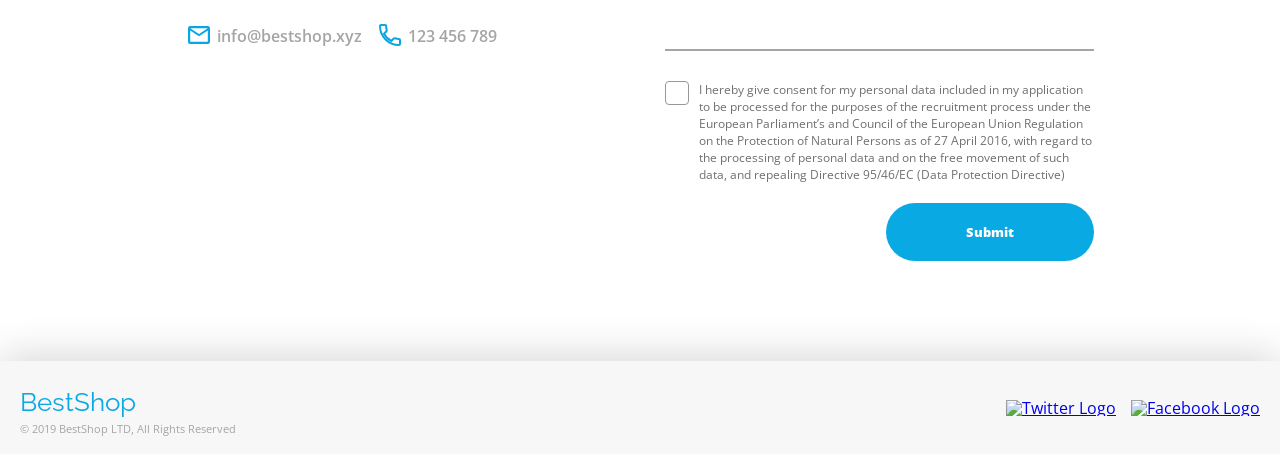
==== commit 6e574e73: "changes source for images" ====
--- a/index.html
+++ b/index.html
@@ -71,7 +71,7 @@
         <figure class="section1__dot left">
           <img
             class="section1__img__left"
-            src="images/Person.svg"
+            src="assets/Person.svg"
             alt="Person"
           />
         </figure>
@@ -81,7 +81,7 @@
 
       <article class="section1__article">
         <figure class="section1__dot center">
-          <img class="section1__img__center" src="images/Eye.svg" alt="Eye" />
+          <img class="section1__img__center" src="assets/Eye.svg" alt="Eye" />
         </figure>
         <p>2000000+</p>
         <small>seen products every day</small>
@@ -91,7 +91,7 @@
         <figure class="section1__dot right">
           <img
             class="section1__img__right"
-            src="images/Catalog.svg"
+            src="assets/Catalog.svg"
             alt="Catalog"
           />
         </figure>
@@ -105,7 +105,7 @@
       <div class="container">
         <article class="section2__article">
           <figure class="square">
-            <img src="images/Macbook2.png" />
+            <img src="assets/Macbook2.png" />
           </figure>
           <div>
             <h3>Be always first</h3>
@@ -120,7 +120,7 @@
 
         <article class="section2__article">
           <figure class="circle">
-            <img src="images/iPhone2.png" />
+            <img src="assets/iPhone2.png" />
           </figure>
           <div>
             <h3>Your shop is <br />where you are!</h3>
@@ -145,7 +145,7 @@
             </div>
           </article>
           <figure class="trumpet">
-            <img src="images/Trumpet.png" />
+            <img src="assets/Trumpet.png" />
           </figure>
         </div>
       </div>
@@ -208,11 +208,11 @@
         <h4>Any questions?</h4>
         <p>Leave your email address or call us!</p>
         <div class="email">
-          <img src="images/Mail%20Icon.svg" alt="Mail Icon" />
+          <img src="assets/Mail%20Icon.svg" alt="Mail Icon" />
           <a href="mailto:example@example.com">info@bestshop.xyz</a>
         </div>
         <div class="phone">
-          <img src="images/Phone%20Icon.svg" alt="Phone Icon" />
+          <img src="assets/Phone%20Icon.svg" alt="Phone Icon" />
           <span>123 456 789</span>
         </div>
       </article>
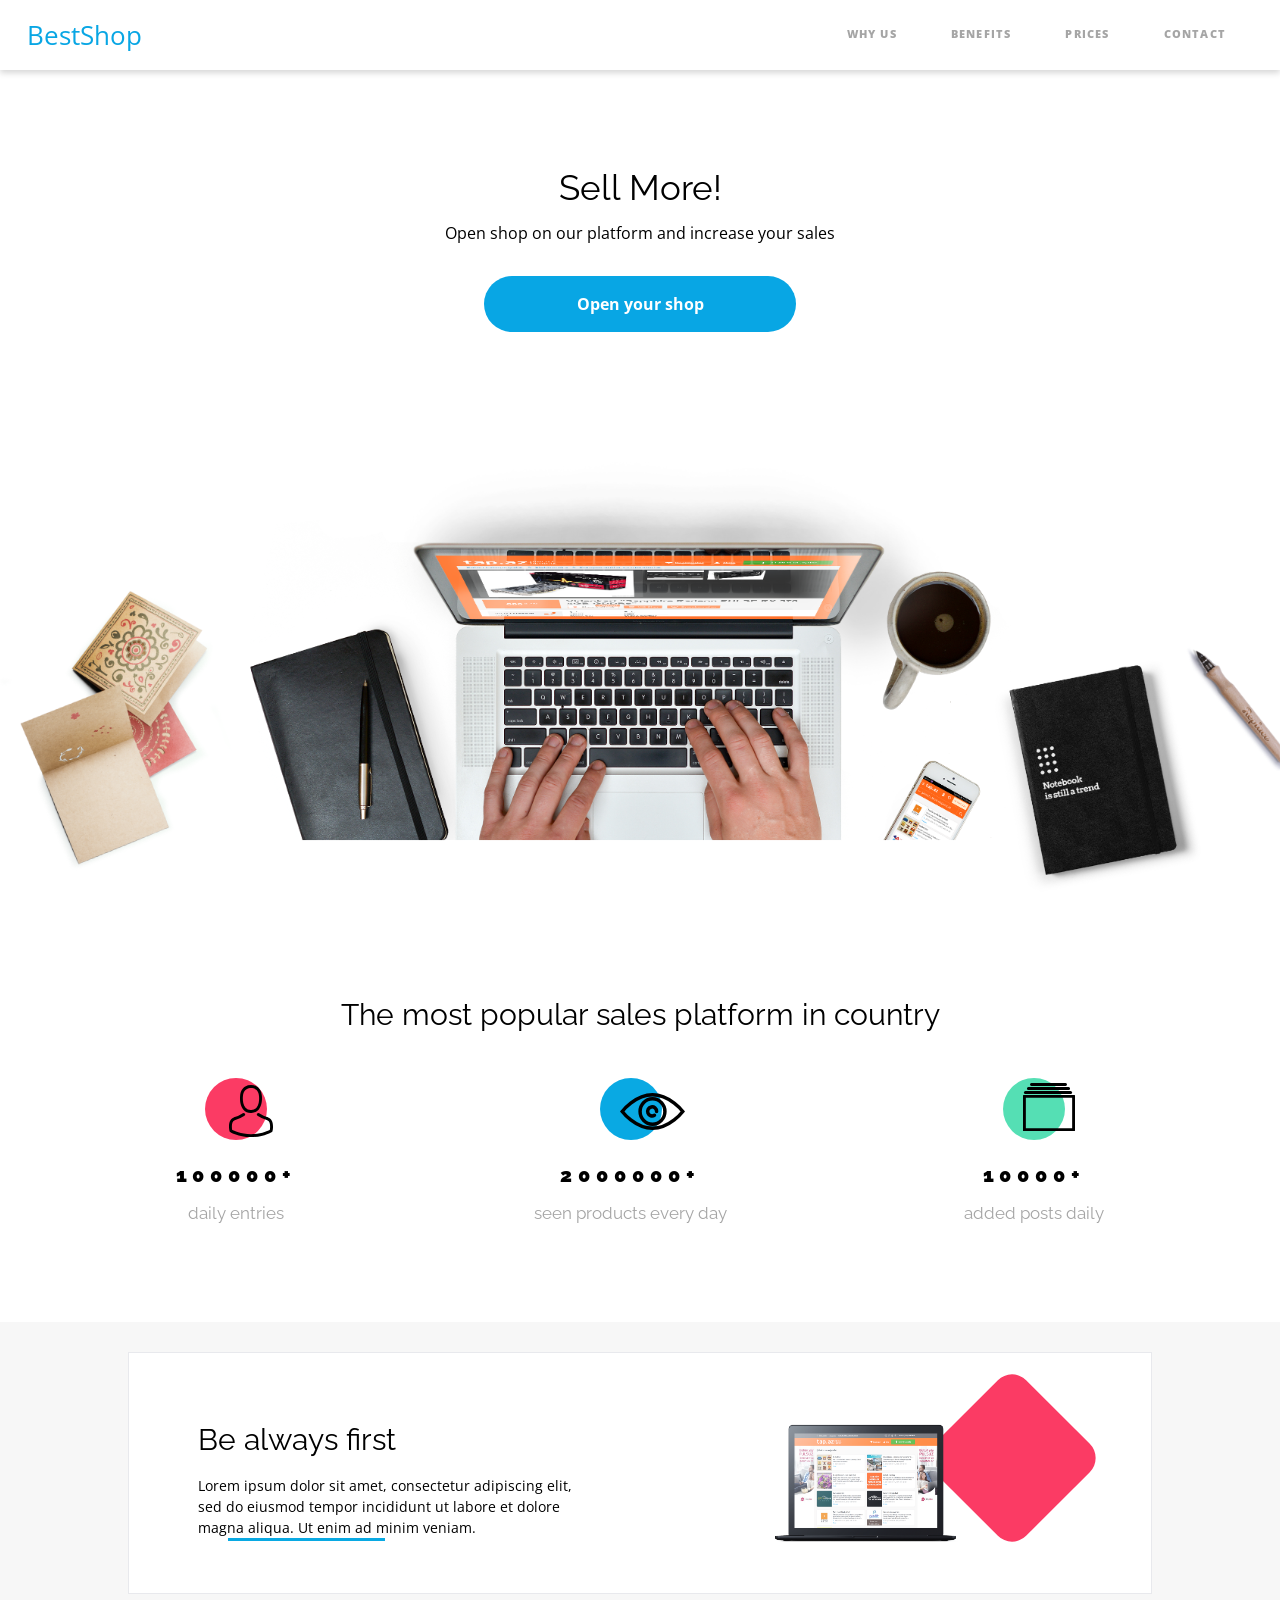
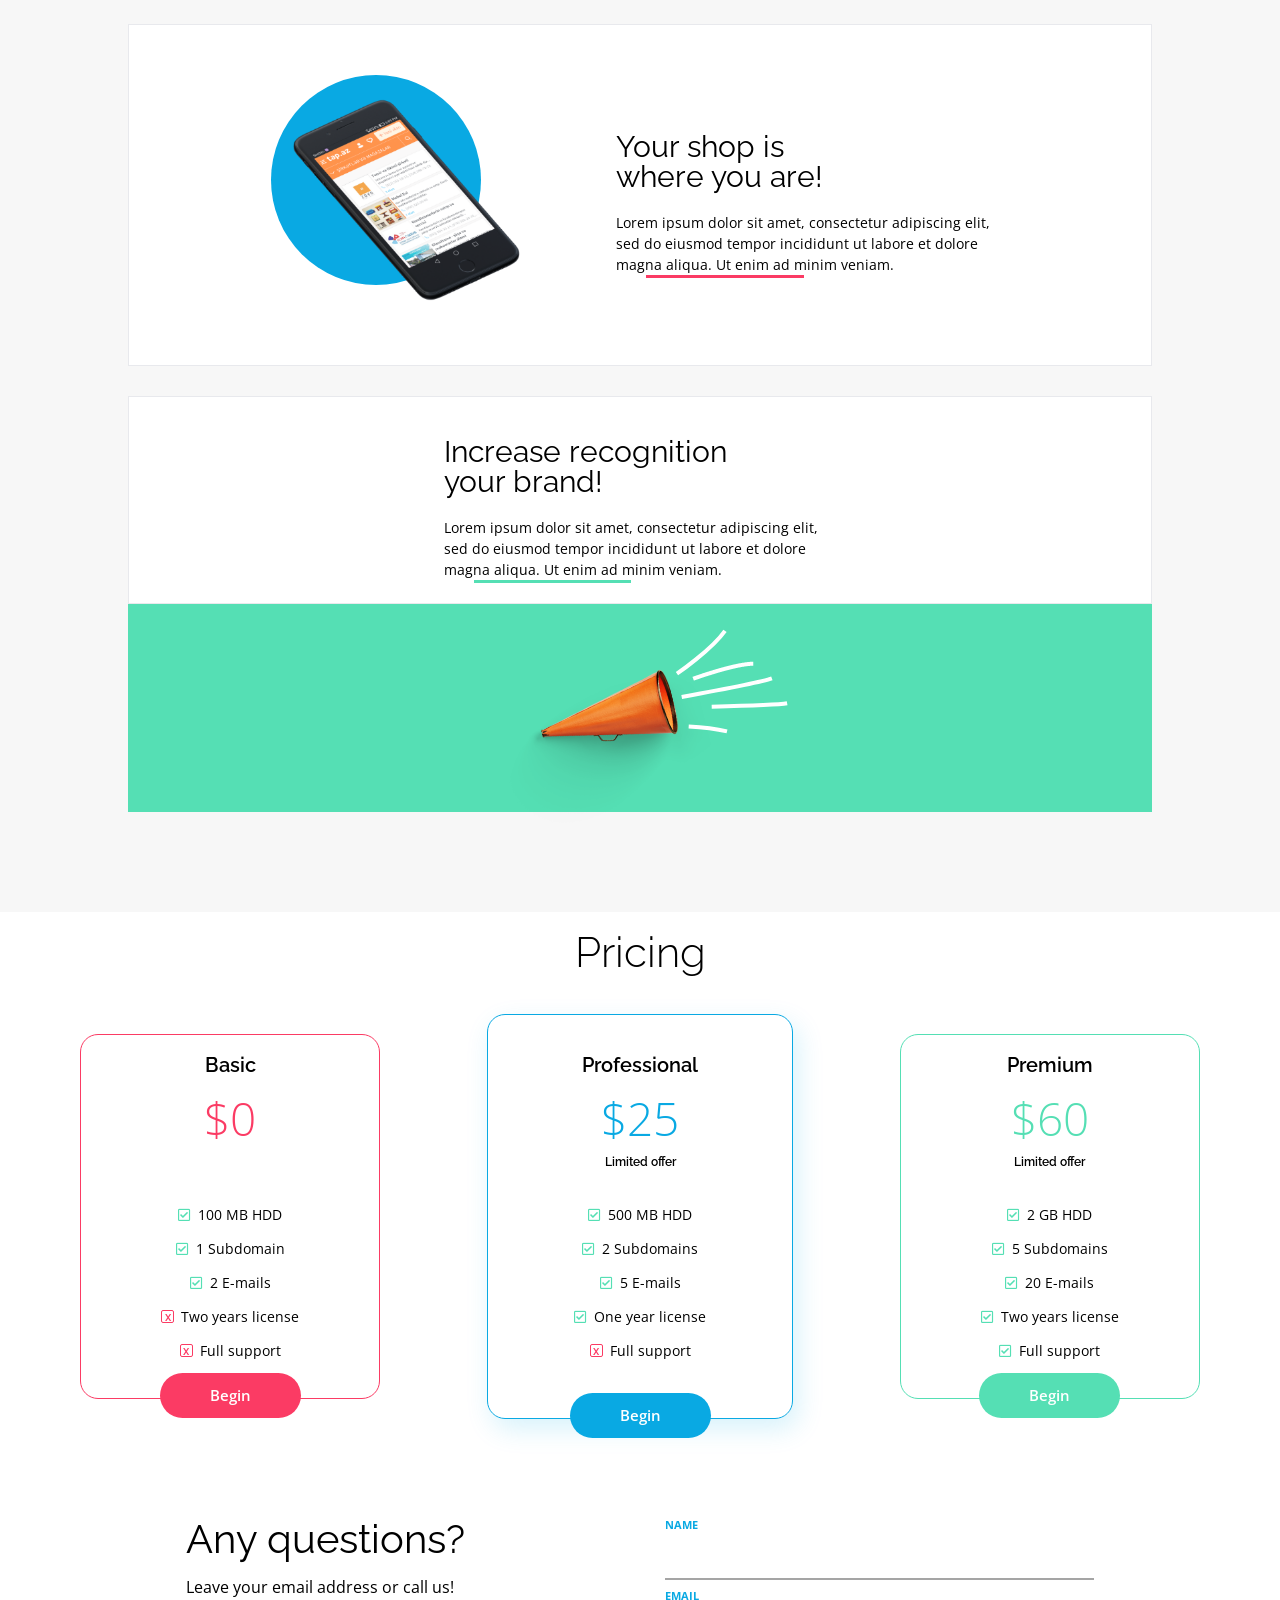
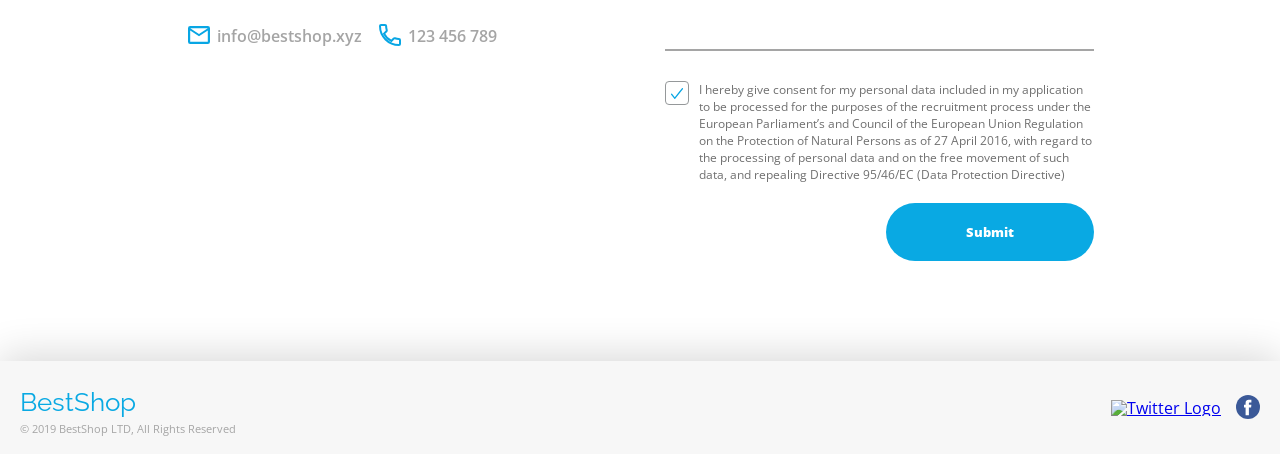
==== commit c0656f60: "add active menu item underline" ====
--- a/index.html
+++ b/index.html
@@ -247,13 +247,13 @@
         <div class='social__media__container'>
           <div class="social__media__logo">
             <a href="https://twitter.com/?lang=pl" target="_blank">
-              <img src="images/Twitter.svg" title="Twitter" alt="Twitter Logo"/>
+              <img src="assets/" title="Twitter" alt="Twitter Logo"/>
             </a>
           </div>
           <div class="social__media__logo">
             <a href="https://pl-pl.facebook.com/" target="_blank">
               <img
-                src="images/Facebook.svg"
+                src="assets//Facebook.svg"
                 title="Facebook"
                 alt="Facebook Logo"
               />
--- a/css/main.css
+++ b/css/main.css
@@ -180,6 +180,7 @@
   display: -webkit-box;
   display: -ms-flexbox;
   display: flex;
+  height: 100%;
 }
 
 @media screen and (max-width: 1025px) {
@@ -212,6 +213,7 @@
       align-self: center;
   -webkit-transition: all 0.3s linear;
   transition: all 0.3s linear;
+  height: 100%;
 }
 
 @media screen and (max-width: 1025px) {
@@ -223,16 +225,43 @@
   }
 }
 
-.navigation__menu__list a {
+.navigation__menu__item {
+  padding: 0 15px;
+  opacity: 0;
+  display: -webkit-box;
+  display: -ms-flexbox;
+  display: flex;
+  -ms-flex-item-align: center;
+      align-self: center;
+}
+
+@media screen and (min-width: 1025px) {
+  .navigation__menu__item {
+    opacity: 1;
+  }
+}
+
+.navigation__menu__item a {
   text-decoration: none;
-  font-size: 12px;
+  font-size: 11px;
+  font-weight: 800;
   text-transform: uppercase;
   color: #a5a5a5;
-  letter-spacing: 1.7px;
-}
-
-.navigation__menu__list a:hover {
+  letter-spacing: 1.2px;
+  height: 100%;
+  padding: 28px 12px;
+  border-bottom: 4px solid transparent;
+}
+
+.navigation__menu__item a.active {
+  border-bottom: 4px solid #09a9e3;
+  -webkit-transition: 0.3s linear;
+  transition: 0.3s linear;
+}
+
+.navigation__menu__item a:hover {
   color: #000000;
+  height: 100%;
   cursor: pointer;
 }
 
@@ -253,17 +282,6 @@
 @media screen and (min-width: 1025px) {
   .burger {
     display: none;
-  }
-}
-
-.navigation__menu__item {
-  margin: 15px 15px;
-  opacity: 0;
-}
-
-@media screen and (min-width: 1025px) {
-  .navigation__menu__item {
-    opacity: 1;
   }
 }
 
@@ -1149,7 +1167,7 @@
   display: inline-block;
   width: 24px;
   height: 24px;
-  background-image: url("../images/Checkmark.svg");
+  background-image: url("../assets/Checkmark.svg");
   background-repeat: no-repeat;
   background-position: center;
   padding: 0;
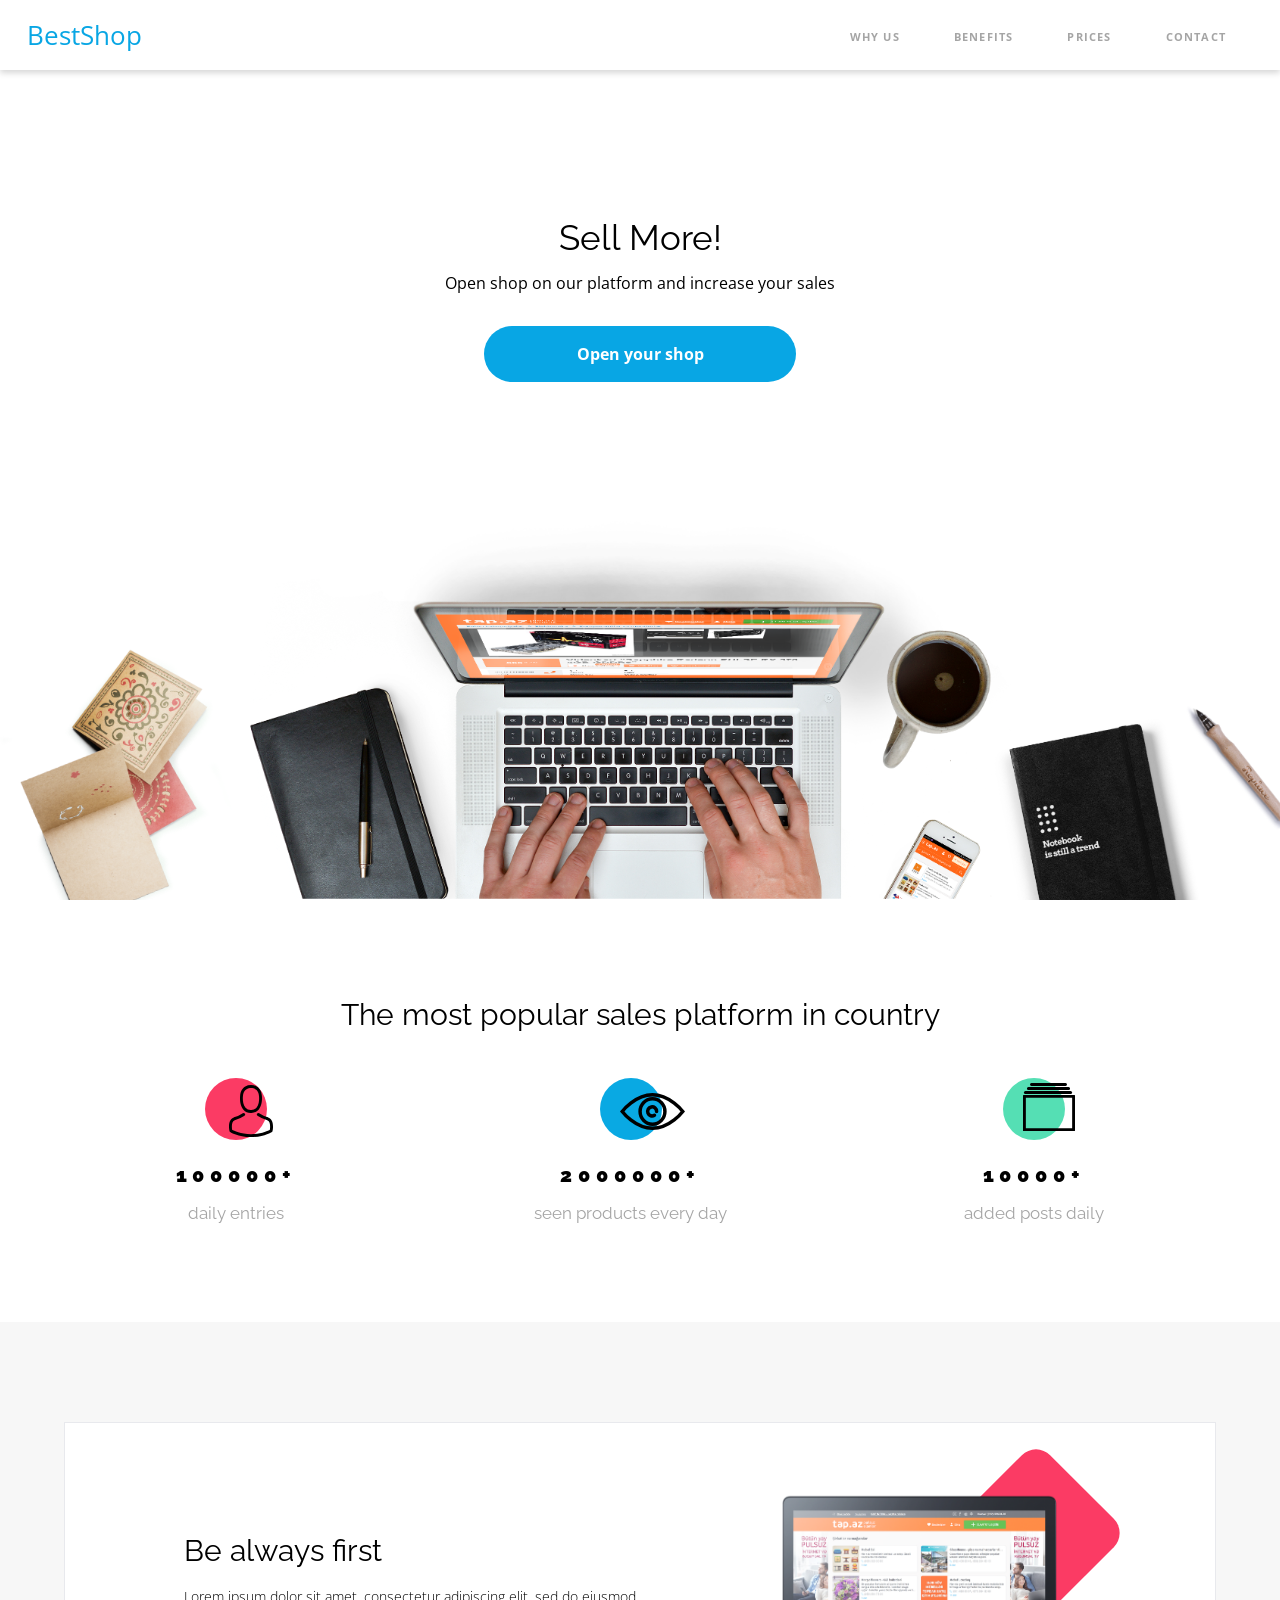
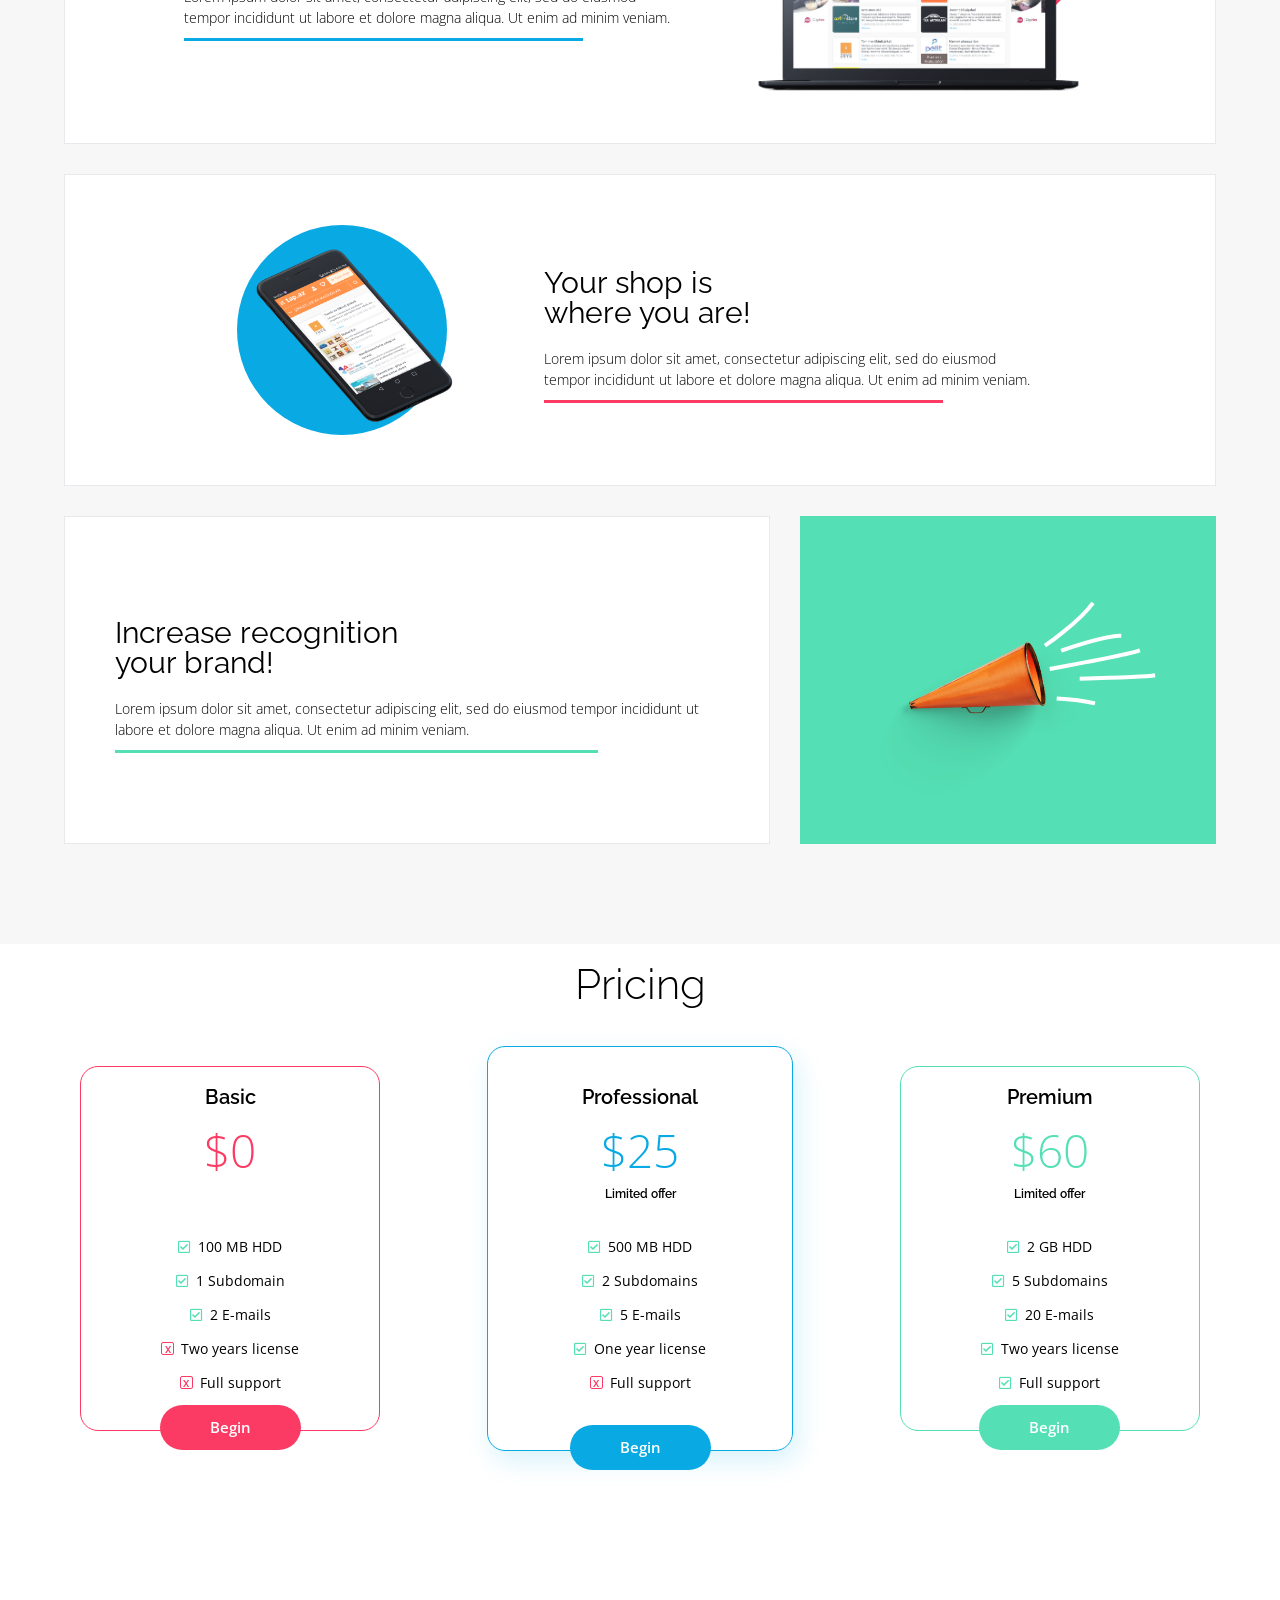
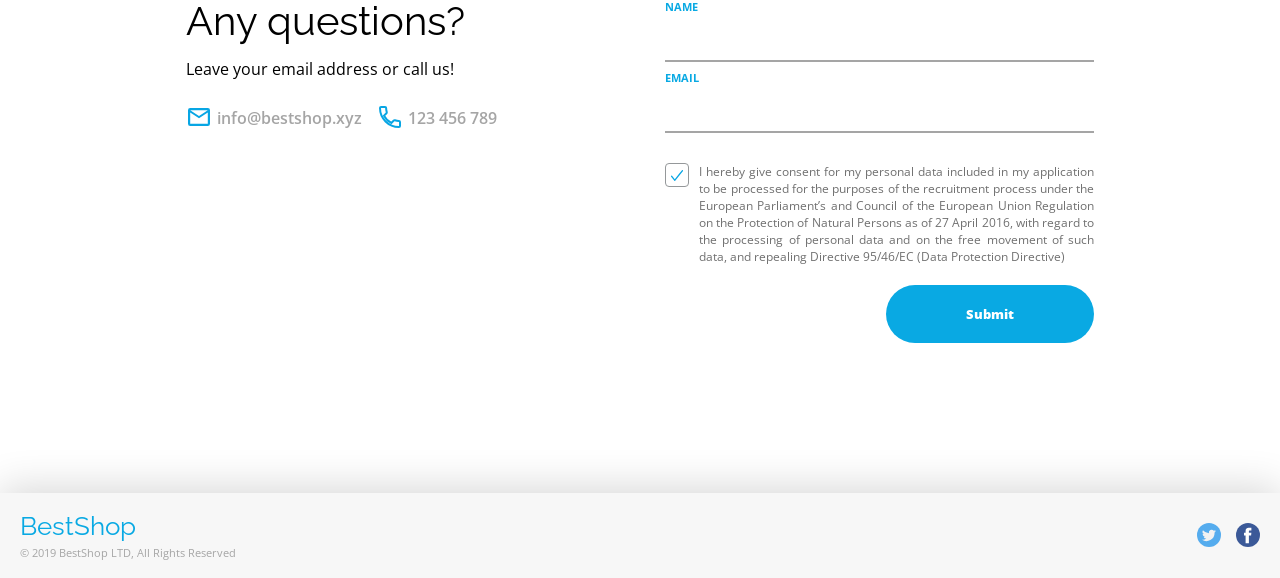
==== commit 9aa13cb9: "fix RWD for full screen of section3" ====
--- a/index.html
+++ b/index.html
@@ -4,18 +4,14 @@
     <meta charset="UTF-8" />
     <meta name="viewport" content="width=device-width, initial-scale=1.0" />
     <meta http-equiv="X-UA-Compatible" content="ie=edge" />
-    <link
-      href="https://fonts.googleapis.com/css?family=Raleway:400,500,600,700,800&display=swap&subset=latin-ext"
-      rel="stylesheet"
-    />
+
     <link
       href="https://cdnjs.cloudflare.com/ajax/libs/font-awesome/5.11.2/css/all.min.css"
       rel="stylesheet"
     />
-    <link
-      href="https://fonts.googleapis.com/css?family=Open+Sans:400,600,700,800&display=swap"
-      rel="stylesheet"
-    />
+    <link rel="preconnect" href="https://fonts.gstatic.com">
+    <link href="https://fonts.googleapis.com/css2?family=Open+Sans:wght@300;400;600;700;800&family=Raleway:wght@200;300;400;500;600;700;800&display=swap" 
+    rel="stylesheet">
     <title>Best Shop RWD</title>
     <link rel="stylesheet" href="css/main.css" />
   </head>
@@ -241,13 +237,13 @@
     <footer>
       <div class="footer container">
         <div>
-          <p class="logo">BestShop</p>
+          <a class="logo" href="#">BestShop</a>
           <p>© 2019 BestShop LTD, All Rights Reserved</p>
         </div>
         <div class='social__media__container'>
           <div class="social__media__logo">
             <a href="https://twitter.com/?lang=pl" target="_blank">
-              <img src="assets/" title="Twitter" alt="Twitter Logo"/>
+              <img src="assets/Twitter.svg" title="Twitter" alt="Twitter Logo"/>
             </a>
           </div>
           <div class="social__media__logo">
--- a/css/main.css
+++ b/css/main.css
@@ -140,6 +140,16 @@
   font-family: "Open Sans";
 }
 
+html {
+  scroll-behavior: smooth;
+}
+
+@media screen and (max-width: 1024px) {
+  html {
+    scroll-behavior: unset;
+  }
+}
+
 .container {
   max-width: 1266px;
   margin: 0 auto;
@@ -180,7 +190,6 @@
   display: -webkit-box;
   display: -ms-flexbox;
   display: flex;
-  height: 100%;
 }
 
 @media screen and (max-width: 1025px) {
@@ -198,10 +207,10 @@
     -webkit-transform: translateY(-100%);
             transform: translateY(-100%);
     z-index: -1;
-    -webkit-transition: -webkit-transform 0.5s ease-in;
-    transition: -webkit-transform 0.5s ease-in;
-    transition: transform 0.5s ease-in;
-    transition: transform 0.5s ease-in, -webkit-transform 0.5s ease-in;
+    -webkit-transition: -webkit-transform 0.3s ease;
+    transition: -webkit-transform 0.3s ease;
+    transition: transform 0.3s ease;
+    transition: transform 0.3s ease, -webkit-transform 0.3s ease;
   }
 }
 
@@ -211,9 +220,8 @@
   display: flex;
   -ms-flex-item-align: center;
       align-self: center;
-  -webkit-transition: all 0.3s linear;
-  transition: all 0.3s linear;
-  height: 100%;
+  -webkit-transition: 0.5s linear;
+  transition: 0.5s linear;
 }
 
 @media screen and (max-width: 1025px) {
@@ -226,13 +234,8 @@
 }
 
 .navigation__menu__item {
-  padding: 0 15px;
+  padding: 15px 15px;
   opacity: 0;
-  display: -webkit-box;
-  display: -ms-flexbox;
-  display: flex;
-  -ms-flex-item-align: center;
-      align-self: center;
 }
 
 @media screen and (min-width: 1025px) {
@@ -244,24 +247,33 @@
 .navigation__menu__item a {
   text-decoration: none;
   font-size: 11px;
-  font-weight: 800;
+  font-weight: 700;
   text-transform: uppercase;
   color: #a5a5a5;
   letter-spacing: 1.2px;
   height: 100%;
-  padding: 28px 12px;
+  padding: 23px 12px;
   border-bottom: 4px solid transparent;
+}
+
+@media screen and (max-width: 1024px) {
+  .navigation__menu__item a {
+    font-weight: 400;
+    font-size: 12px;
+    padding: 0px 5px;
+    padding-bottom: 0;
+  }
 }
 
 .navigation__menu__item a.active {
   border-bottom: 4px solid #09a9e3;
   -webkit-transition: 0.3s linear;
   transition: 0.3s linear;
+  color: #000000;
 }
 
 .navigation__menu__item a:hover {
   color: #000000;
-  height: 100%;
   cursor: pointer;
 }
 
@@ -333,15 +345,19 @@
 .header {
   height: 100vh;
   background-image: url("../assets/Background.png");
-  background-position: bottom;
+  background-position: 50% 113%;
   background-repeat: no-repeat;
   background-size: auto 50vh;
   display: -webkit-box;
   display: -ms-flexbox;
   display: flex;
-  -webkit-box-pack: center;
-      -ms-flex-pack: center;
-          justify-content: center;
+  -webkit-box-orient: vertical;
+  -webkit-box-direction: normal;
+      -ms-flex-direction: column;
+          flex-direction: column;
+  -webkit-box-align: center;
+      -ms-flex-align: center;
+          align-items: center;
 }
 
 .header__container {
@@ -358,6 +374,12 @@
   position: relative;
   top: 170px;
   margin: 0 25px;
+}
+
+@media (min-width: 768px) {
+  .header__container {
+    top: 220px;
+  }
 }
 
 .header__title {
@@ -385,6 +407,14 @@
   font-weight: 700;
   font-size: 16px;
   margin-top: 35px;
+  -webkit-transition: 0.1s;
+  transition: 0.1s;
+}
+
+.header__button:hover {
+  background-color: #078cbc;
+  -webkit-transition: 0.1s;
+  transition: 0.1s;
 }
 
 .section1.container {
@@ -520,12 +550,6 @@
           justify-content: center;
 }
 
-@media screen and (min-width: 768px) {
-  .section2 .square {
-    width: 50%;
-  }
-}
-
 .section2 .square img {
   z-index: 1;
   height: 120px;
@@ -533,7 +557,14 @@
 
 @media screen and (min-width: 768px) {
   .section2 .square img {
-    width: 200px;
+    height: 160px;
+    margin: 30px;
+  }
+}
+
+@media screen and (min-width: 1024px) {
+  .section2 .square img {
+    height: 200px;
     margin: 30px;
   }
 }
@@ -556,13 +587,13 @@
   .section2 .square::before {
     width: 130px;
     height: 130px;
-    right: 35px;
-    top: 20px;
+    right: 25px;
+    top: 25px;
   }
 }
 
 .section2 .container {
-  padding: 30px 30px 100px 30px;
+  padding: 100px 30px;
 }
 
 @media screen and (min-width: 768px) {
@@ -606,7 +637,7 @@
     -webkit-box-direction: normal;
         -ms-flex-direction: row;
             flex-direction: row;
-    max-width: 80vw;
+    max-width: 90vw;
     -webkit-box-pack: center;
         -ms-flex-pack: center;
             justify-content: center;
@@ -625,12 +656,13 @@
 .section2__special__article p {
   font-size: 14px;
   line-height: 1.5em;
+  font-weight: 300;
 }
 
 @media screen and (min-width: 768px) {
   .section2__article div,
   .section2__special__article div {
-    width: 40%;
+    width: 45%;
     margin: 0 30px;
   }
 }
@@ -668,7 +700,7 @@
 
 @media screen and (min-width: 768px) {
   .section2 .circle img {
-    height: 220px;
+    height: 190px;
   }
 }
 
@@ -692,6 +724,31 @@
   }
 }
 
+@media screen and (min-width: 768px) {
+  .section2__special {
+    display: -webkit-box;
+    display: -ms-flexbox;
+    display: flex;
+    width: 90vw;
+    -webkit-box-pack: justify;
+        -ms-flex-pack: justify;
+            justify-content: space-between;
+  }
+}
+
+@media screen and (min-width: 768px) {
+  .section2__special__article {
+    width: 65%;
+    margin-right: 30px;
+  }
+}
+
+@media screen and (min-width: 768px) {
+  .section2__special__article div {
+    width: 100%;
+  }
+}
+
 .section2__special__article h3 {
   font-size: 30px;
   font-weight: 400;
@@ -718,14 +775,29 @@
           justify-content: center;
 }
 
+@media screen and (min-width: 768px) {
+  .trumpet {
+    padding: 30px 0;
+  }
+}
+
+@media screen and (min-width: 1100px) {
+  .trumpet {
+    padding: 60px 60px;
+  }
+}
+
 .trumpet img {
   position: relative;
   top: 25px;
 }
 
-.decoration-line {
-  height: 3px;
-  width: 80px;
+@media screen and (min-width: 768px) {
+  div.decoration-line {
+    height: 3px;
+    width: 80%;
+    margin: 10px 0;
+  }
 }
 
 .main-color1 {
@@ -909,10 +981,14 @@
 
 .offer.basic .offer__button {
   background-color: #fb3b64;
+  -webkit-transition: 0.1s;
+  transition: 0.1s;
 }
 
 .offer.basic .offer__button:hover {
   background-color: #d60431;
+  -webkit-transition: 0.1s;
+  transition: 0.1s;
 }
 
 .offer.basic .offer__price {
@@ -937,10 +1013,14 @@
 
 .offer.professional .offer__button {
   background-color: #09a9e3;
+  -webkit-transition: 0.1s;
+  transition: 0.1s;
 }
 
 .offer.professional .offer__button:hover {
   background-color: #0784b2;
+  -webkit-transition: 0.1s;
+  transition: 0.1s;
 }
 
 .offer.professional .offer__price {
@@ -953,10 +1033,14 @@
 
 .offer.premium .offer__button {
   background-color: #55dfb4;
+  -webkit-transition: 0.1s;
+  transition: 0.1s;
 }
 
 .offer.premium .offer__button:hover {
   background-color: #25c392;
+  -webkit-transition: 0.1s;
+  transition: 0.1s;
 }
 
 .offer.premium .offer__price {
@@ -983,12 +1067,12 @@
 }
 
 .contact__form.container {
-  padding: 50px;
+  padding: 100px 50px;
 }
 
 @media screen and (min-width: 998px) {
   .contact__form.container {
-    padding: 50px 20px;
+    padding: 100px 20px;
     display: -webkit-box;
     display: -ms-flexbox;
     display: flex;
@@ -1106,6 +1190,7 @@
   font-size: 12px;
   color: #707070;
   font-weight: 400;
+  text-align: justify;
   line-height: 17px;
 }
 
@@ -1127,6 +1212,7 @@
   margin: 20px 0 50px 0;
   -ms-flex-item-align: end;
       align-self: flex-end;
+  cursor: pointer;
 }
 
 .form__submit:active {
@@ -1200,6 +1286,7 @@
   font-size: 26px;
   font-weight: 400;
   font-family: "Raleway", sans-serif;
+  text-decoration: none;
 }
 
 .social__media__container {
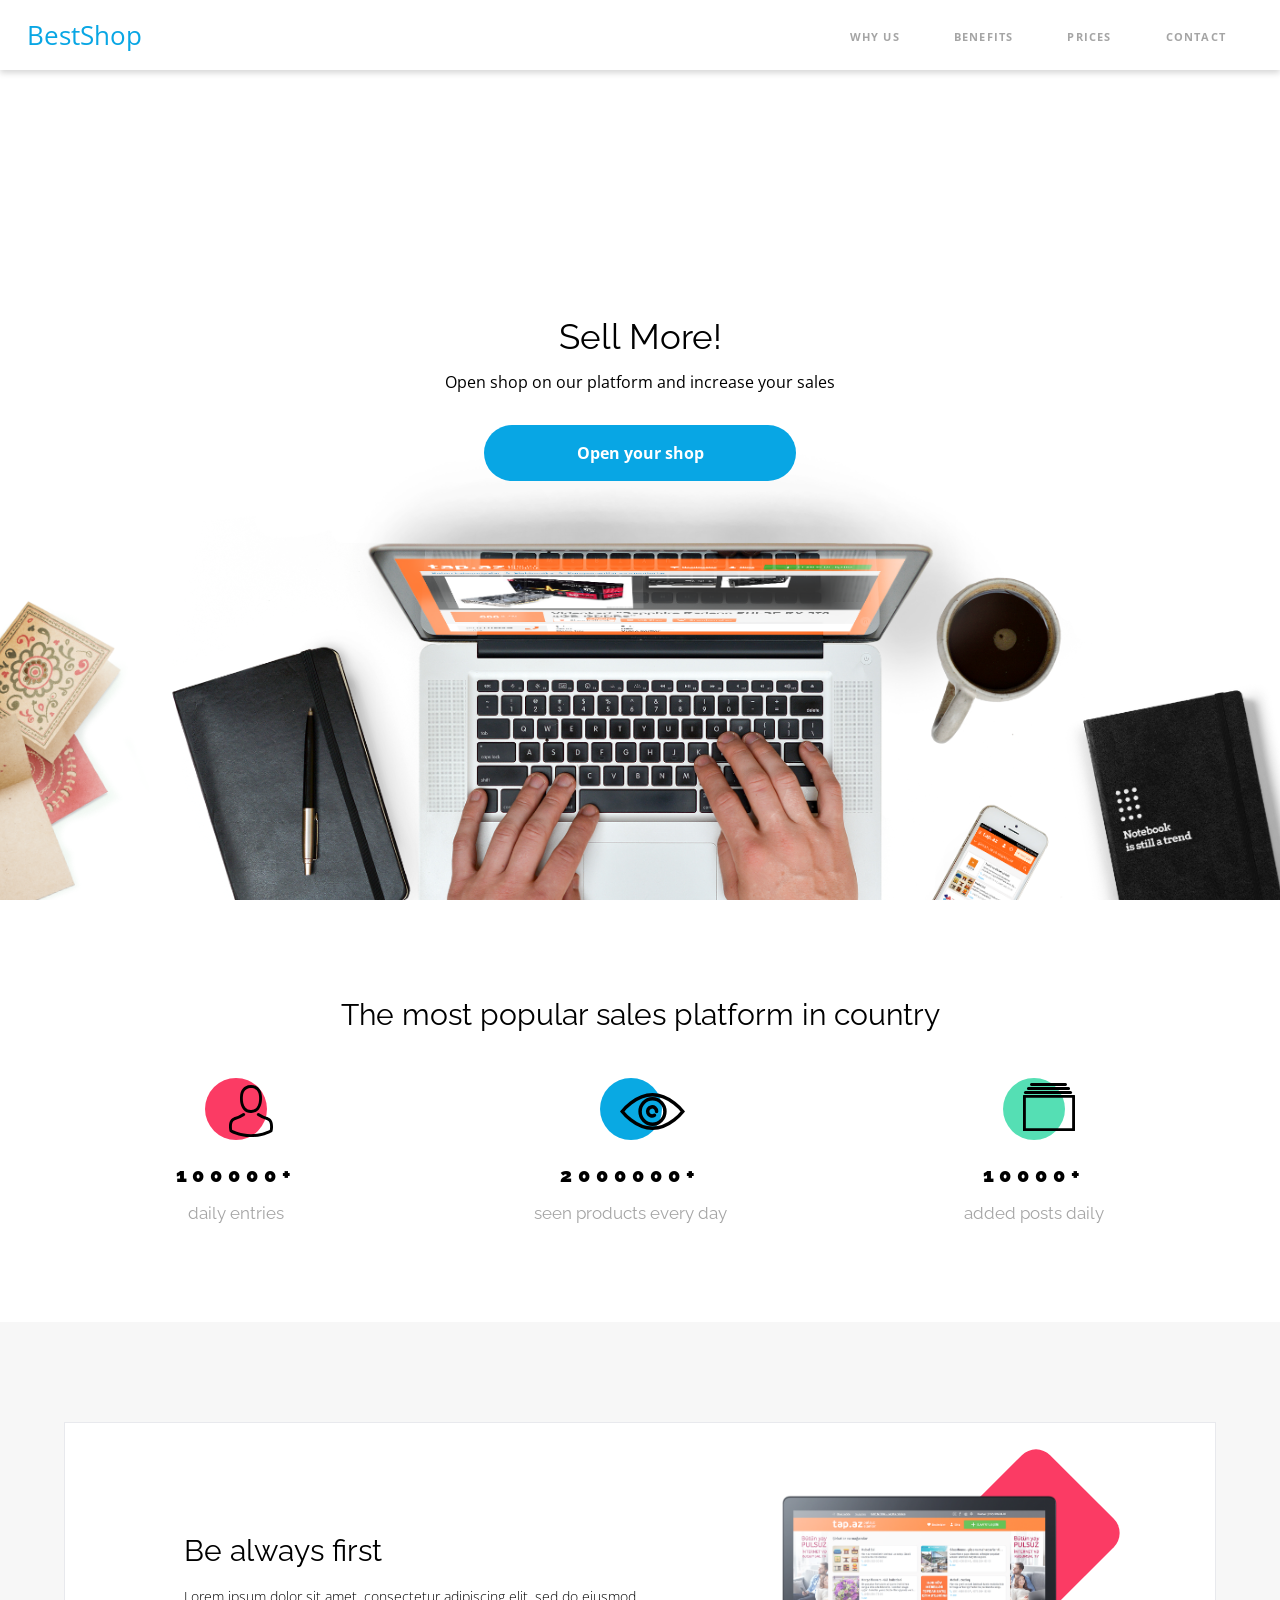
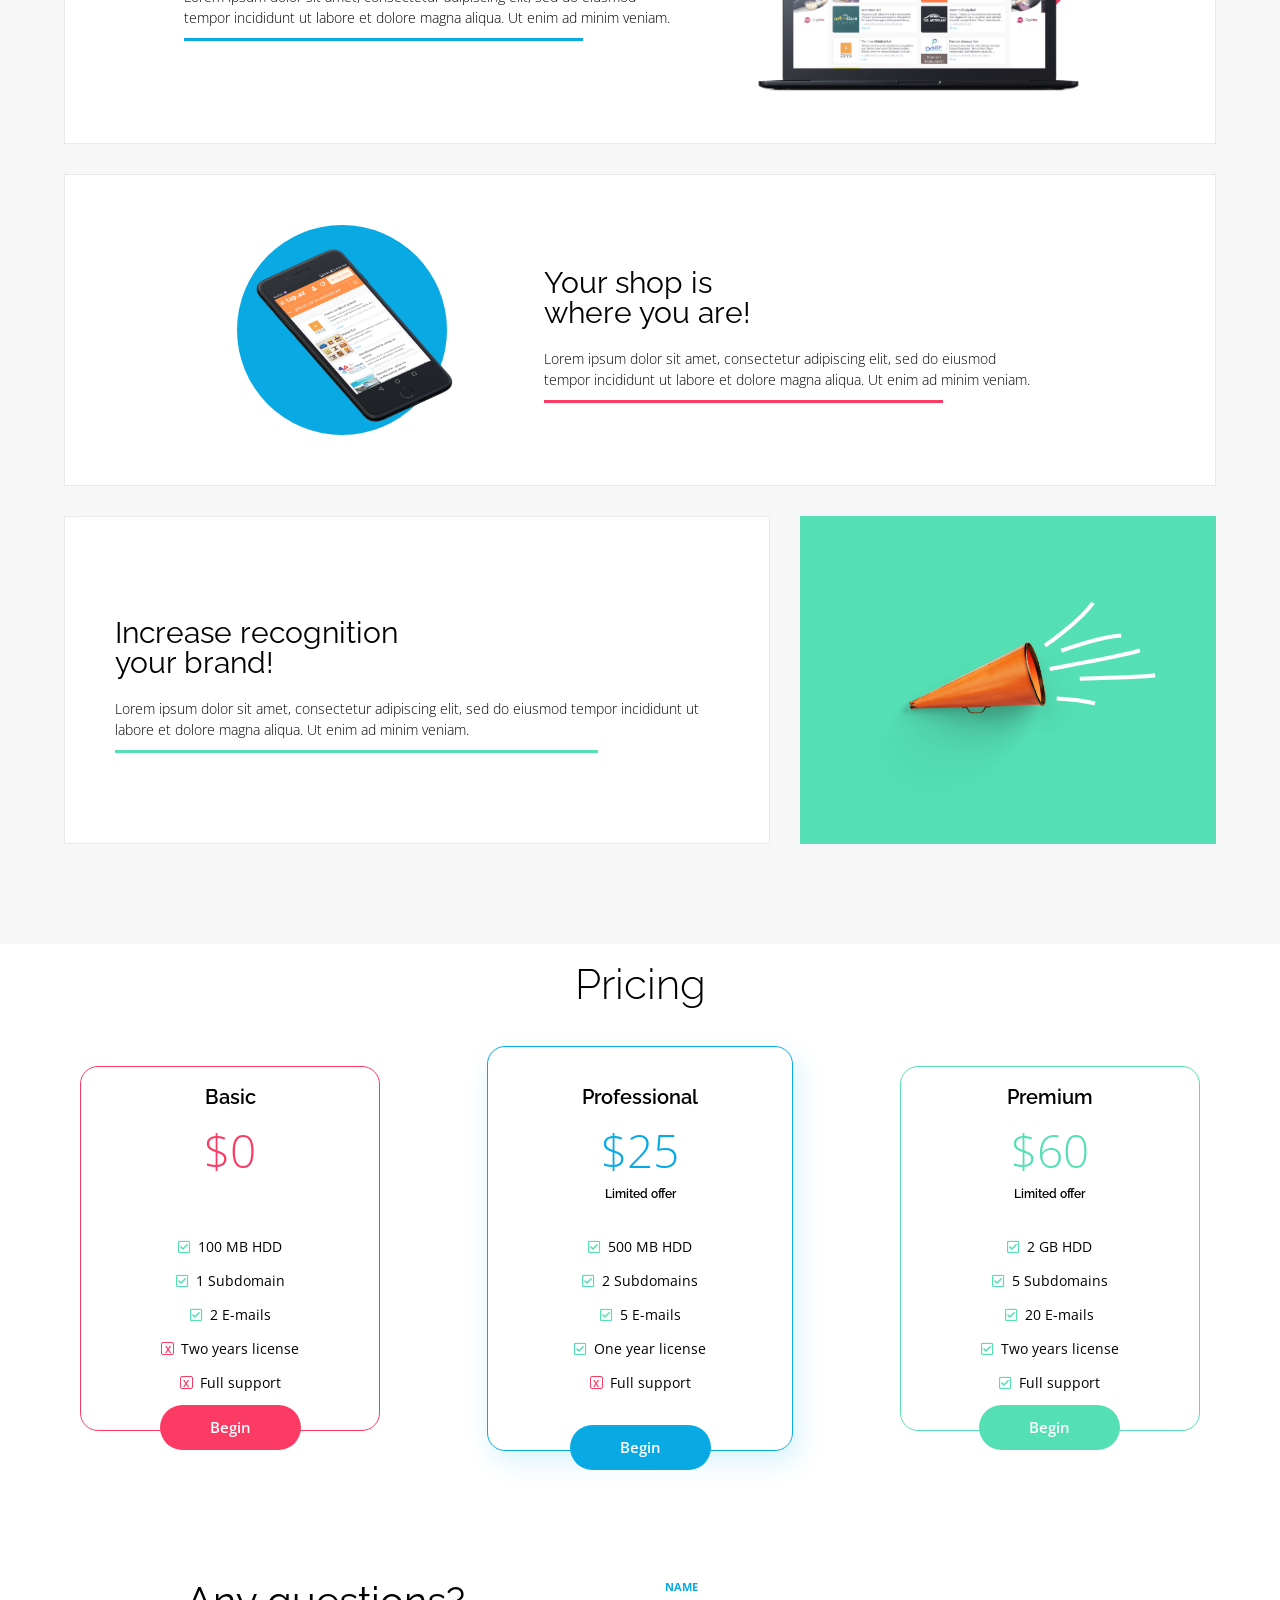
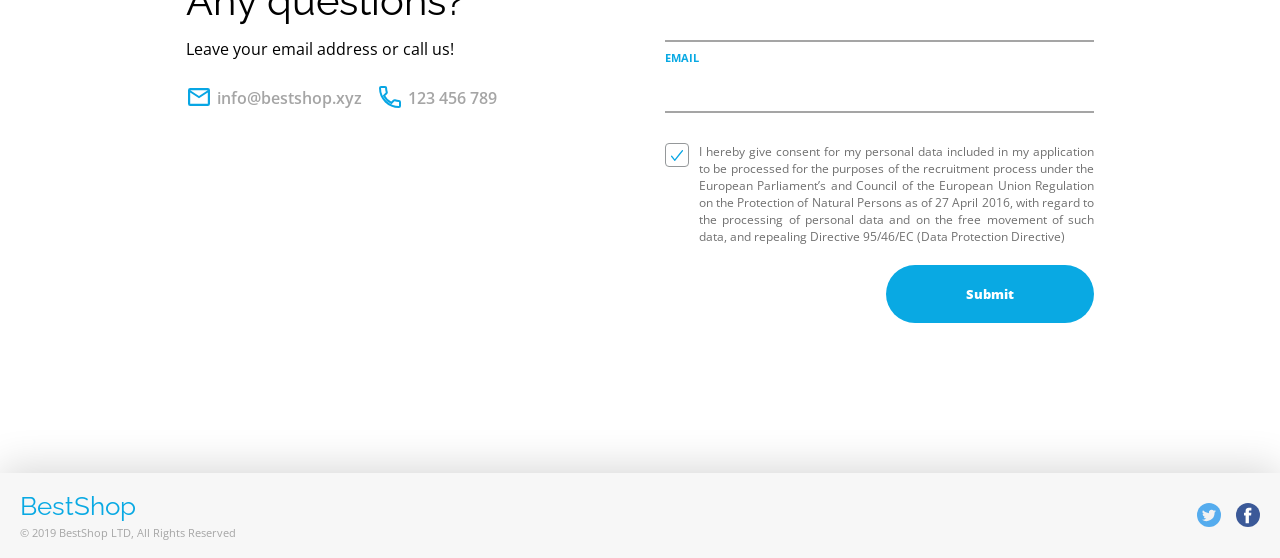
==== commit 7f374176: "Update index.html" ====
--- a/index.html
+++ b/index.html
@@ -259,6 +259,6 @@
         </div>
       </div>
     </footer>
-    <script src="/js/app.js"></script>
+    <script src="/js/app.js" type="text/javascript"></script>
   </body>
 </html>
--- a/css/main.css
+++ b/css/main.css
@@ -192,7 +192,7 @@
   display: flex;
 }
 
-@media screen and (max-width: 1025px) {
+@media screen and (max-width: 1023px) {
   .navigation__menu {
     display: block;
     list-style: none;
@@ -224,7 +224,7 @@
   transition: 0.5s linear;
 }
 
-@media screen and (max-width: 1025px) {
+@media screen and (max-width: 1023px) {
   .navigation__menu__list {
     -webkit-box-orient: vertical;
     -webkit-box-direction: normal;
@@ -238,7 +238,7 @@
   opacity: 0;
 }
 
-@media screen and (min-width: 1025px) {
+@media screen and (min-width: 1024px) {
   .navigation__menu__item {
     opacity: 1;
   }
@@ -256,7 +256,7 @@
   border-bottom: 4px solid transparent;
 }
 
-@media screen and (max-width: 1024px) {
+@media screen and (max-width: 1023px) {
   .navigation__menu__item a {
     font-weight: 400;
     font-size: 12px;
@@ -291,7 +291,7 @@
   transition: all 0.3s ease;
 }
 
-@media screen and (min-width: 1025px) {
+@media screen and (min-width: 1024px) {
   .burger {
     display: none;
   }
@@ -358,6 +358,16 @@
   -webkit-box-align: center;
       -ms-flex-align: center;
           align-items: center;
+  -webkit-box-pack: center;
+      -ms-flex-pack: center;
+          justify-content: center;
+}
+
+@media (min-width: 768px) {
+  .header {
+    background-size: auto 60vh;
+    background-position: 50% 120%;
+  }
 }
 
 .header__container {
@@ -371,14 +381,12 @@
   -webkit-box-align: center;
       -ms-flex-align: center;
           align-items: center;
-  position: relative;
-  top: 170px;
-  margin: 0 25px;
+  margin: 0 25px 50px;
 }
 
 @media (min-width: 768px) {
   .header__container {
-    top: 220px;
+    margin: 0 25px 100px;
   }
 }
 
@@ -814,7 +822,7 @@
 
 .section3 {
   width: 100%;
-  padding: 20px;
+  padding: 0 20px;
   display: -webkit-box;
   display: -ms-flexbox;
   display: flex;
@@ -844,7 +852,7 @@
   font-size: 42px;
   font-family: "Raleway", sans-serif;
   font-weight: 300;
-  margin-bottom: 40px;
+  margin: 20px 0 40px;
 }
 
 @media screen and (min-width: 768px) {
